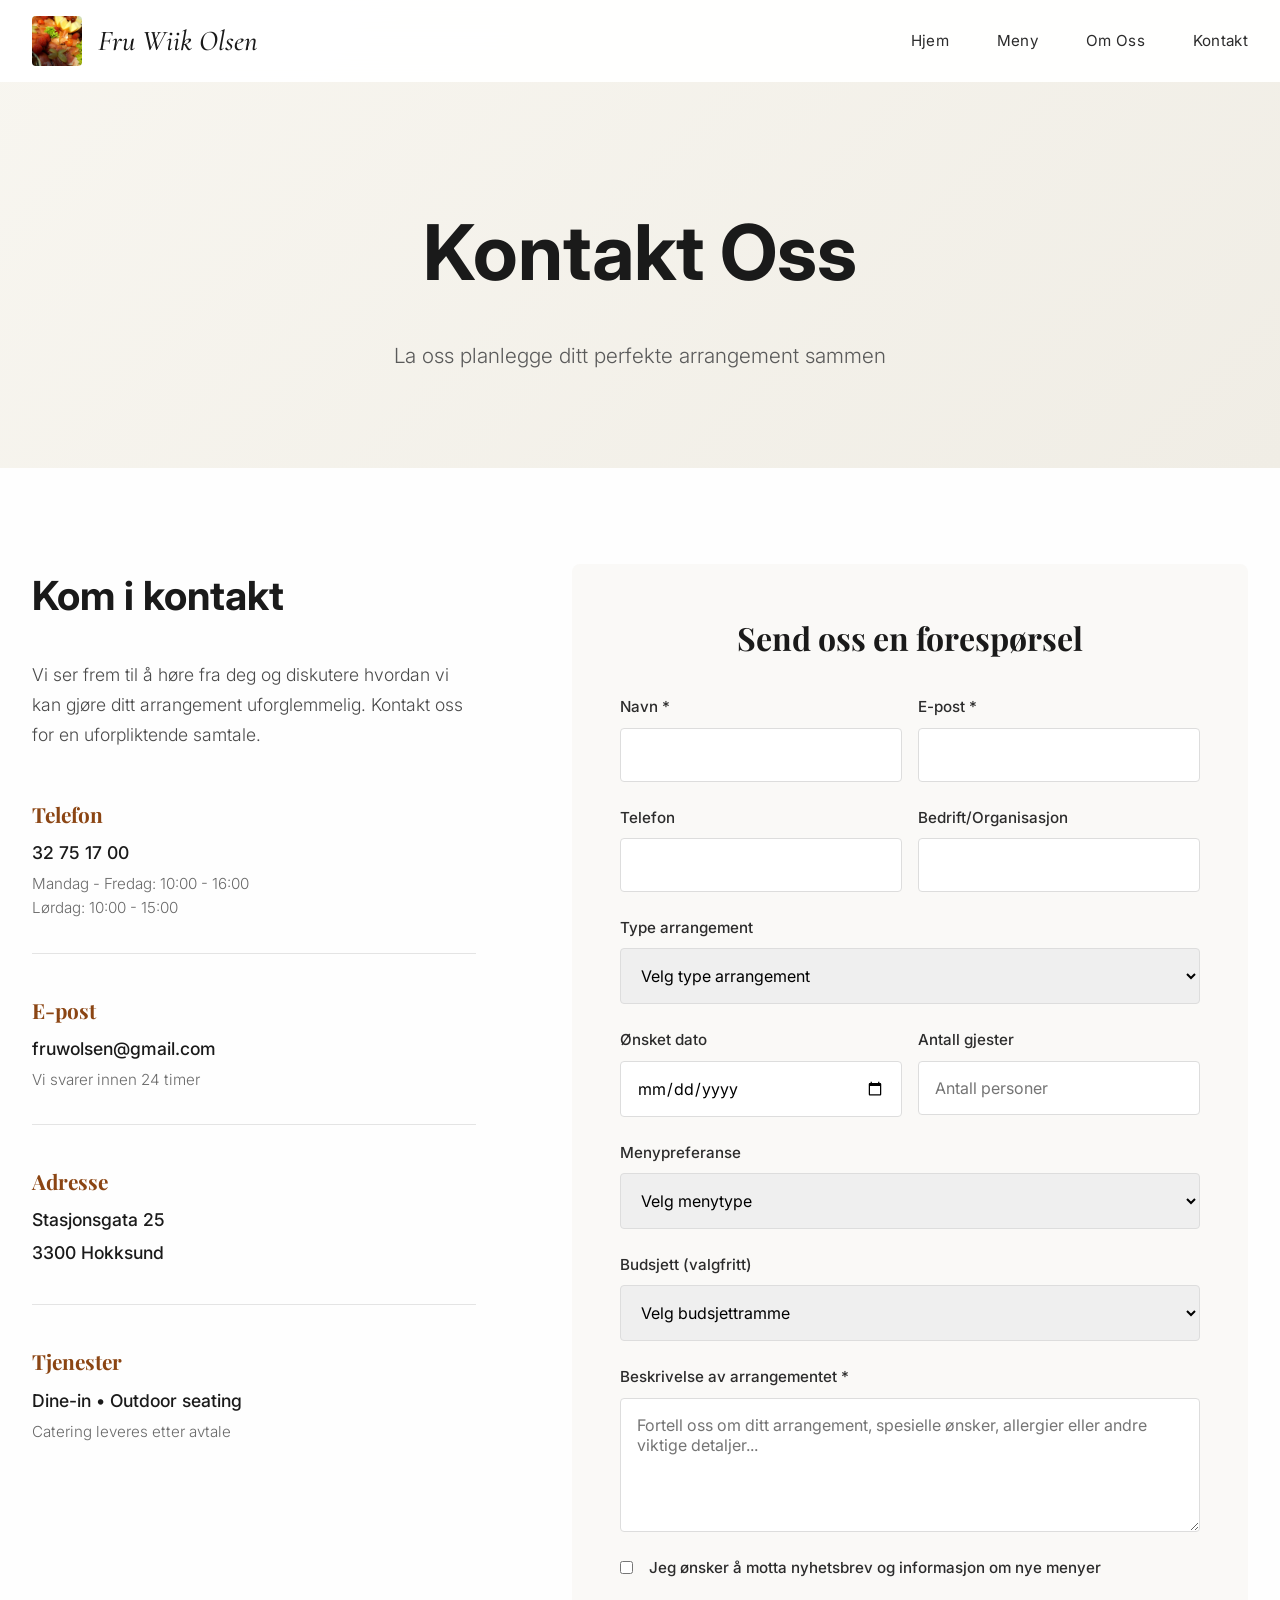
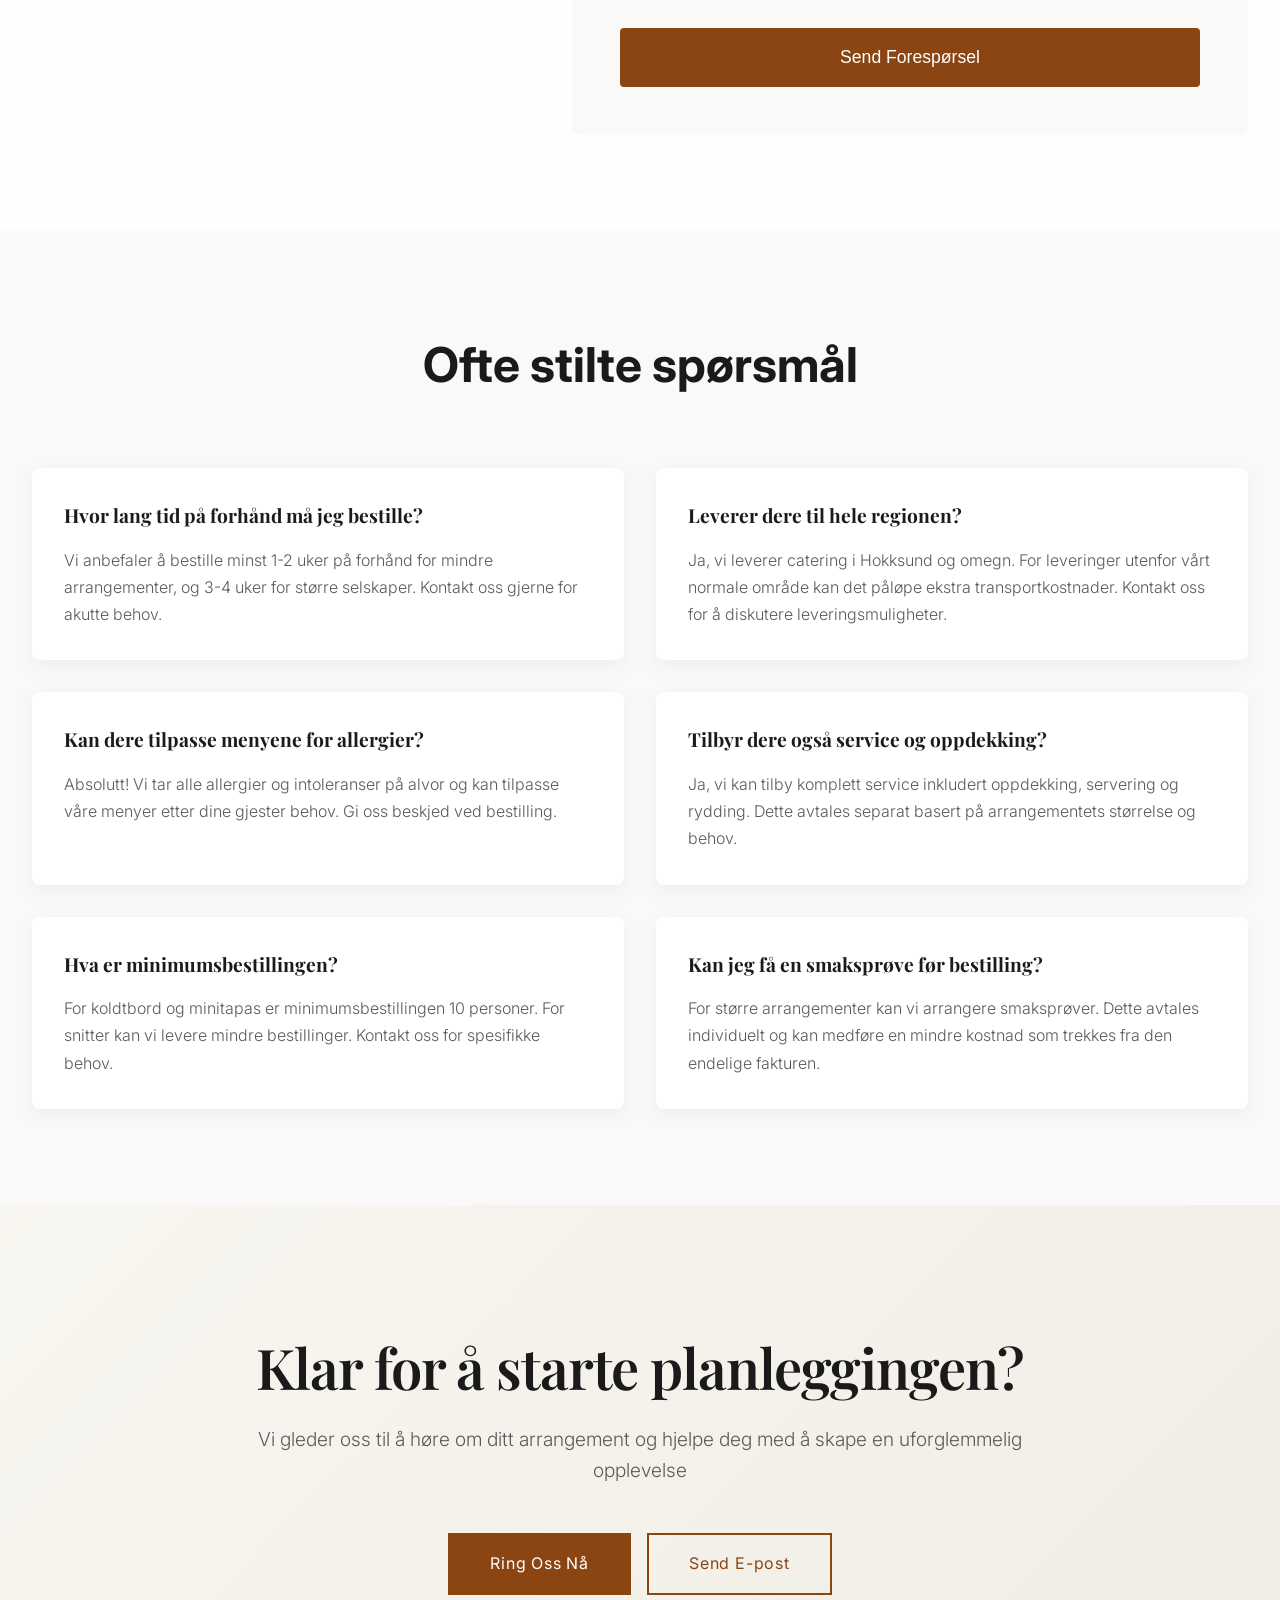
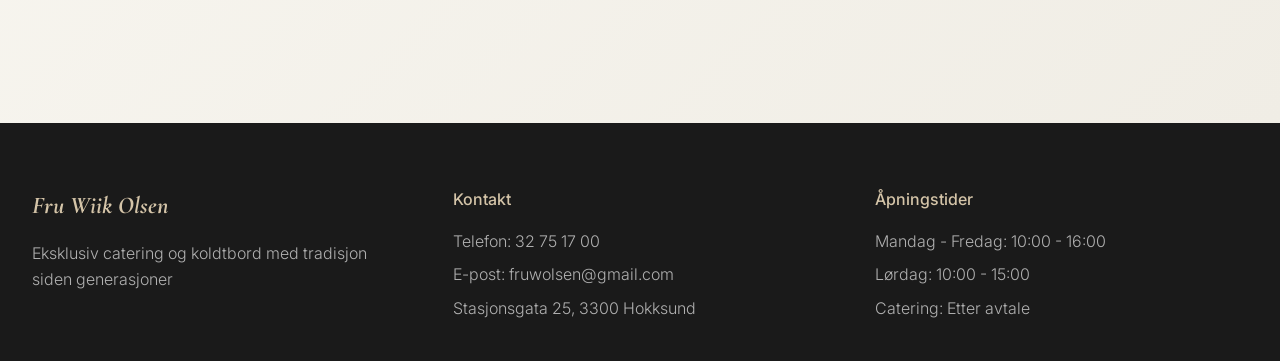
==== kontakt-oss.html @ 35dc08f6 "Intial commit." ====
<!DOCTYPE html>
<html lang="no">
<head>
    <meta charset="UTF-8">
    <meta name="viewport" content="width=device-width, initial-scale=1.0">
    <title>Kontakt Oss - Fru Wiik Olsen</title>
    <link rel="preconnect" href="https://fonts.googleapis.com">
    <link rel="preconnect" href="https://fonts.gstatic.com" crossorigin>
    <link href="https://fonts.googleapis.com/css2?family=Playfair+Display:ital,wght@0,400;0,500;0,600;0,700;1,400;1,500&family=Cormorant+Garamond:ital,wght@0,300;0,400;0,500;0,600;1,300;1,400&family=Inter:wght@300;400;500&display=swap" rel="stylesheet">
    <link rel="stylesheet" href="stylesheet.css">
</head>
<body>
    <!-- Navigation -->
    <nav class="navigation">
        <div class="nav-container">
            <div class="logo">
                <img src="assets/logo.jpg" alt="Fru Wiik Olsen" class="logo-image">
                <h1 class="logo-text">Fru Wiik Olsen</h1>
            </div>
            <ul class="nav-menu">
                <li><a href="index.html">Hjem</a></li>
                <li><a href="meny.html">Meny</a></li>
                <li><a href="om-oss.html">Om Oss</a></li>
                <li><a href="kontakt-oss.html">Kontakt</a></li>
            </ul>
        </div>
    </nav>

    <!-- Contact Hero -->
    <section class="contact-hero">
        <div class="container">
            <div class="contact-hero-content">
                <h1 class="contact-hero-title">Kontakt Oss</h1>
                <p class="contact-hero-subtitle">La oss planlegge ditt perfekte arrangement sammen</p>
            </div>
        </div>
    </section>

    <!-- Contact Form Section -->
    <section class="contact-form-section">
        <div class="container">
            <div class="contact-layout">
                <div class="contact-info">
                    <h2 class="contact-info-title">Kom i kontakt</h2>
                    <p class="contact-info-description">Vi ser frem til å høre fra deg og diskutere hvordan vi kan gjøre ditt arrangement uforglemmelig. Kontakt oss for en uforpliktende samtale.</p>
                    
                    <div class="contact-details">
                        <div class="contact-detail">
                            <h4 class="detail-title">Telefon</h4>
                            <p class="detail-info">32 75 17 00</p>
                            <p class="detail-note">Mandag - Fredag: 10:00 - 16:00<br>Lørdag: 10:00 - 15:00</p>
                        </div>
                        
                        <div class="contact-detail">
                            <h4 class="detail-title">E-post</h4>
                            <p class="detail-info">fruwolsen@gmail.com</p>
                            <p class="detail-note">Vi svarer innen 24 timer</p>
                        </div>
                        
                        <div class="contact-detail">
                            <h4 class="detail-title">Adresse</h4>
                            <p class="detail-info">Stasjonsgata 25</p>
                            <p class="detail-info">3300 Hokksund</p>
                        </div>
                        
                        <div class="contact-detail">
                            <h4 class="detail-title">Tjenester</h4>
                            <p class="detail-info">Dine-in • Outdoor seating</p>
                            <p class="detail-note">Catering leveres etter avtale</p>
                        </div>
                    </div>
                </div>
                
                <div class="contact-form">
                    <h3 class="form-title">Send oss en forespørsel</h3>
                    <form class="inquiry-form" action="#" method="POST">
                        <div class="form-row">
                            <div class="form-group">
                                <label for="name">Navn *</label>
                                <input type="text" id="name" name="name" required>
                            </div>
                            <div class="form-group">
                                <label for="email">E-post *</label>
                                <input type="email" id="email" name="email" required>
                            </div>
                        </div>
                        
                        <div class="form-row">
                            <div class="form-group">
                                <label for="phone">Telefon</label>
                                <input type="tel" id="phone" name="phone">
                            </div>
                            <div class="form-group">
                                <label for="company">Bedrift/Organisasjon</label>
                                <input type="text" id="company" name="company">
                            </div>
                        </div>
                        
                        <div class="form-group">
                            <label for="event-type">Type arrangement</label>
                            <select id="event-type" name="event-type">
                                <option value="">Velg type arrangement</option>
                                <option value="bedrift">Bedriftsarrangement</option>
                                <option value="bryllup">Bryllup</option>
                                <option value="konfirmasjon">Konfirmasjon</option>
                                <option value="bursdag">Bursdag</option>
                                <option value="jubileum">Jubileum</option>
                                <option value="lunsjcatering">Lunsjcatering</option>
                                <option value="annet">Annet</option>
                            </select>
                        </div>
                        
                        <div class="form-row">
                            <div class="form-group">
                                <label for="date">Ønsket dato</label>
                                <input type="date" id="date" name="date">
                            </div>
                            <div class="form-group">
                                <label for="guests">Antall gjester</label>
                                <input type="number" id="guests" name="guests" min="1" placeholder="Antall personer">
                            </div>
                        </div>
                        
                        <div class="form-group">
                            <label for="menu-preference">Menypreferanse</label>
                            <select id="menu-preference" name="menu-preference">
                                <option value="">Velg menytype</option>
                                <option value="koldtbord">Ordinært koldtbord</option>
                                <option value="minitapas">Fru Olsens minitapas</option>
                                <option value="snitter">Håndlagde snitter</option>
                                <option value="kombinasjon">Kombinasjon av flere</option>
                                <option value="skreddersydd">Skreddersydd meny</option>
                            </select>
                        </div>
                        
                        <div class="form-group">
                            <label for="budget">Budsjett (valgfritt)</label>
                            <select id="budget" name="budget">
                                <option value="">Velg budsjettramme</option>
                                <option value="under-5000">Under kr 5.000</option>
                                <option value="5000-10000">kr 5.000 - 10.000</option>
                                <option value="10000-20000">kr 10.000 - 20.000</option>
                                <option value="20000-50000">kr 20.000 - 50.000</option>
                                <option value="over-50000">Over kr 50.000</option>
                            </select>
                        </div>
                        
                        <div class="form-group">
                            <label for="message">Beskrivelse av arrangementet *</label>
                            <textarea id="message" name="message" rows="5" placeholder="Fortell oss om ditt arrangement, spesielle ønsker, allergier eller andre viktige detaljer..." required></textarea>
                        </div>
                        
                        <div class="form-group checkbox-group">
                            <label class="checkbox-label">
                                <input type="checkbox" name="newsletter" value="yes">
                                <span class="checkmark"></span>
                                Jeg ønsker å motta nyhetsbrev og informasjon om nye menyer
                            </label>
                        </div>
                        
                        <button type="submit" class="submit-button">Send Forespørsel</button>
                    </form>
                </div>
            </div>
        </div>
    </section>

    <!-- FAQ Section -->
    <section class="faq-section">
        <div class="container">
            <h2 class="faq-title">Ofte stilte spørsmål</h2>
            <div class="faq-grid">
                <div class="faq-item">
                    <h4 class="faq-question">Hvor lang tid på forhånd må jeg bestille?</h4>
                    <p class="faq-answer">Vi anbefaler å bestille minst 1-2 uker på forhånd for mindre arrangementer, og 3-4 uker for større selskaper. Kontakt oss gjerne for akutte behov.</p>
                </div>
                
                <div class="faq-item">
                    <h4 class="faq-question">Leverer dere til hele regionen?</h4>
                    <p class="faq-answer">Ja, vi leverer catering i Hokksund og omegn. For leveringer utenfor vårt normale område kan det påløpe ekstra transportkostnader. Kontakt oss for å diskutere leveringsmuligheter.</p>
                </div>
                
                <div class="faq-item">
                    <h4 class="faq-question">Kan dere tilpasse menyene for allergier?</h4>
                    <p class="faq-answer">Absolutt! Vi tar alle allergier og intoleranser på alvor og kan tilpasse våre menyer etter dine gjester behov. Gi oss beskjed ved bestilling.</p>
                </div>
                
                <div class="faq-item">
                    <h4 class="faq-question">Tilbyr dere også service og oppdekking?</h4>
                    <p class="faq-answer">Ja, vi kan tilby komplett service inkludert oppdekking, servering og rydding. Dette avtales separat basert på arrangementets størrelse og behov.</p>
                </div>
                
                <div class="faq-item">
                    <h4 class="faq-question">Hva er minimumsbestillingen?</h4>
                    <p class="faq-answer">For koldtbord og minitapas er minimumsbestillingen 10 personer. For snitter kan vi levere mindre bestillinger. Kontakt oss for spesifikke behov.</p>
                </div>
                
                <div class="faq-item">
                    <h4 class="faq-question">Kan jeg få en smaksprøve før bestilling?</h4>
                    <p class="faq-answer">For større arrangementer kan vi arrangere smaksprøver. Dette avtales individuelt og kan medføre en mindre kostnad som trekkes fra den endelige fakturen.</p>
                </div>
            </div>
        </div>
    </section>

    <!-- CTA Section -->
    <section class="contact-cta">
        <div class="container">
            <div class="cta-content">
                <h2 class="cta-title">Klar for å starte planleggingen?</h2>
                <p class="cta-subtitle">Vi gleder oss til å høre om ditt arrangement og hjelpe deg med å skape en uforglemmelig opplevelse</p>
                <div class="cta-buttons">
                    <a href="tel:32751700" class="cta-button">Ring Oss Nå</a>
                    <a href="mailto:fruwolsen@gmail.com" class="cta-button secondary">Send E-post</a>
                </div>
            </div>
        </div>
    </section>

    <!-- Footer -->
    <footer class="footer">
        <div class="container">
            <div class="footer-content">
                <div class="footer-section">
                    <h3 class="footer-title">Fru Wiik Olsen</h3>
                    <p class="footer-text">Eksklusiv catering og koldtbord med tradisjon siden generasjoner</p>
                </div>
                <div class="footer-section">
                    <h4 class="footer-subtitle">Kontakt</h4>
                    <p class="footer-text">Telefon: 32 75 17 00</p>
                    <p class="footer-text">E-post: fruwolsen@gmail.com</p>
                    <p class="footer-text">Stasjonsgata 25, 3300 Hokksund</p>
                </div>
                <div class="footer-section">
                    <h4 class="footer-subtitle">Åpningstider</h4>
                    <p class="footer-text">Mandag - Fredag: 10:00 - 16:00</p>
                    <p class="footer-text">Lørdag: 10:00 - 15:00</p>
                    <p class="footer-text">Catering: Etter avtale</p>
                </div>
            </div>
        </div>
    </footer>

    <script src="script.js"></script>
</body>
</html>
---- stylesheet.css ----
/* Reset and Base Styles */
* {
    margin: 0;
    padding: 0;
    box-sizing: border-box;
}

html {
    scroll-behavior: smooth;
}

body {
    font-family: 'Inter', -apple-system, BlinkMacSystemFont, sans-serif;
    line-height: 1.6;
    color: #2c2c2c;
    background-color: #fefefe;
    font-weight: 300;
}

/* Typography */
.hero-title,
.section-title,
.story-title,
.event-title,
.testimonials-title,
.cta-title {
    font-family: 'Playfair Display', serif;
    font-weight: 600;
    line-height: 1.2;
    letter-spacing: -0.02em;
}

.logo {
    display: flex;
    align-items: center;
    gap: 1rem;
}

.logo-image {
    height: 50px;
    width: auto;
    border-radius: 4px;
}

.logo-text {
    font-family: 'Cormorant Garamond', serif;
    font-weight: 500;
    font-style: italic;
    font-size: 1.8rem;
    color: #1a1a1a;
    margin: 0;
}

/* Navigation */
.navigation {
    position: fixed;
    top: 0;
    left: 0;
    right: 0;
    background: rgba(255, 255, 255, 0.95);
    backdrop-filter: blur(20px);
    z-index: 1000;
    padding: 1rem 0;
    transition: all 0.3s ease;
}

.nav-container {
    max-width: 1400px;
    margin: 0 auto;
    padding: 0 2rem;
    display: flex;
    justify-content: space-between;
    align-items: center;
}

.nav-menu {
    display: flex;
    list-style: none;
    gap: 3rem;
}

.nav-menu a {
    text-decoration: none;
    color: #2c2c2c;
    font-weight: 400;
    font-size: 0.95rem;
    letter-spacing: 0.02em;
    transition: color 0.3s ease;
    position: relative;
}

.nav-menu a:hover {
    color: #8b4513;
}

.nav-menu a::after {
    content: '';
    position: absolute;
    bottom: -4px;
    left: 0;
    width: 0;
    height: 1px;
    background: #8b4513;
    transition: width 0.3s ease;
}

.nav-menu a:hover::after {
    width: 100%;
}

/* Hero Section */
.hero {
    height: 100vh;
    position: relative;
    display: flex;
    align-items: center;
    overflow: hidden;
    background: linear-gradient(135deg, #f8f6f0 0%, #f0ede5 100%);
    padding-top: 80px; /* Account for fixed navigation */
}

.hero-content {
    position: relative;
    z-index: 2;
    max-width: 1400px;
    margin: 0 auto;
    padding: 2rem;
    width: 100%;
}

.hero-text {
    max-width: 600px;
}

.hero-title {
    font-size: clamp(3rem, 8vw, 6rem);
    color: #1a1a1a;
    margin-bottom: 1.5rem;
    font-weight: 600;
}

.hero-subtitle {
    font-size: 1.25rem;
    color: #5a5a5a;
    margin-bottom: 3rem;
    font-weight: 300;
    line-height: 1.5;
}

.hero-cta {
    margin-top: 3rem;
}

.cta-button {
    display: inline-block;
    padding: 1rem 2.5rem;
    background: #8b4513;
    color: white;
    text-decoration: none;
    font-weight: 400;
    letter-spacing: 0.05em;
    transition: all 0.3s ease;
    border: 2px solid #8b4513;
}

.cta-button:hover {
    background: transparent;
    color: #8b4513;
    transform: translateY(-2px);
}

.hero-image-placeholder {
    position: absolute;
    right: 0;
    top: 0;
    width: 50%;
    height: 100%;
    background: linear-gradient(45deg, #d4c4a8 0%, #c8b99c 100%);
    z-index: 1;
}

.image-overlay {
    position: absolute;
    top: 0;
    left: 0;
    right: 0;
    bottom: 0;
    background: rgba(0, 0, 0, 0.1);
}

/* Container */
.container {
    max-width: 1400px;
    margin: 0 auto;
    padding: 0 2rem;
}

/* Section Spacing */
section {
    padding: 8rem 0;
}

/* Section Headers */
.section-header {
    text-align: center;
    margin-bottom: 5rem;
}

.section-title {
    font-size: clamp(2.5rem, 5vw, 4rem);
    color: #1a1a1a;
    margin-bottom: 1.5rem;
}

.section-subtitle {
    font-size: 1.2rem;
    color: #6a6a6a;
    font-weight: 300;
    max-width: 600px;
    margin: 0 auto;
}

/* Signature Offerings */
.signature-section {
    background: #faf9f7;
}

.offerings-grid {
    display: grid;
    grid-template-columns: repeat(auto-fit, minmax(400px, 1fr));
    gap: 4rem;
}

.offering-item {
    background: white;
    overflow: hidden;
    transition: transform 0.3s ease, box-shadow 0.3s ease;
}

.offering-item:hover {
    transform: translateY(-8px);
    box-shadow: 0 20px 60px rgba(0, 0, 0, 0.1);
}

.offering-image-placeholder {
    height: 300px;
    background: linear-gradient(135deg, #e8dcc6 0%, #d4c4a8 100%);
    position: relative;
}

.offering-content {
    padding: 2.5rem;
}

.offering-title {
    font-family: 'Playfair Display', serif;
    font-size: 1.8rem;
    color: #1a1a1a;
    margin-bottom: 1rem;
    font-weight: 500;
}

.offering-description {
    color: #5a5a5a;
    margin-bottom: 1.5rem;
    line-height: 1.7;
}

.offering-price {
    font-weight: 500;
    color: #8b4513;
    font-size: 1.1rem;
}

/* Story Section */
.story-content {
    display: grid;
    grid-template-columns: 1fr 1fr;
    gap: 6rem;
    align-items: center;
}

.story-title {
    font-size: 3rem;
    color: #1a1a1a;
    margin-bottom: 2rem;
}

.story-paragraph {
    font-size: 1.1rem;
    color: #4a4a4a;
    margin-bottom: 1.5rem;
    line-height: 1.8;
}

.story-image-placeholder {
    height: 500px;
    background: linear-gradient(45deg, #d4c4a8 0%, #c8b99c 100%);
}

/* Gallery Section */
.gallery-section {
    padding: 0;
}

.gallery-grid {
    display: grid;
    grid-template-columns: 2fr 1fr 1fr;
    grid-template-rows: 400px 400px;
    gap: 1rem;
}

.gallery-item.large {
    grid-row: span 2;
}

.gallery-image-placeholder {
    width: 100%;
    height: 100%;
    background: linear-gradient(135deg, #e8dcc6 0%, #d4c4a8 50%, #c8b99c 100%);
    transition: transform 0.3s ease;
}

.gallery-item:hover .gallery-image-placeholder {
    transform: scale(1.05);
}

/* Event Section */
.event-section {
    background: #f8f6f0;
}

.event-content {
    display: grid;
    grid-template-columns: 1fr 1fr;
    gap: 6rem;
    align-items: center;
}

.event-title {
    font-size: 3rem;
    color: #1a1a1a;
    margin-bottom: 2rem;
}

.event-description {
    font-size: 1.2rem;
    color: #4a4a4a;
    margin-bottom: 3rem;
    line-height: 1.7;
}

.event-features {
    display: flex;
    flex-direction: column;
    gap: 2rem;
}

.feature h4 {
    font-family: 'Playfair Display', serif;
    font-size: 1.3rem;
    color: #1a1a1a;
    margin-bottom: 0.5rem;
}

.feature p {
    color: #5a5a5a;
    line-height: 1.6;
}

.event-image-placeholder {
    height: 600px;
    background: linear-gradient(45deg, #d4c4a8 0%, #c8b99c 100%);
}

/* Testimonials */
.testimonials-section {
    background: #1a1a1a;
    color: white;
}

.testimonials-title {
    text-align: center;
    font-size: 3rem;
    color: white;
    margin-bottom: 4rem;
}

.testimonials-grid {
    display: grid;
    grid-template-columns: repeat(auto-fit, minmax(350px, 1fr));
    gap: 3rem;
}

.testimonial {
    padding: 3rem;
    background: rgba(255, 255, 255, 0.05);
    backdrop-filter: blur(10px);
}

.testimonial-text {
    font-size: 1.1rem;
    line-height: 1.7;
    margin-bottom: 1.5rem;
    font-style: italic;
}

.testimonial-author {
    font-weight: 500;
    color: #d4c4a8;
}

/* Contact CTA */
.contact-cta {
    background: linear-gradient(135deg, #f8f6f0 0%, #f0ede5 100%);
    text-align: center;
}

.cta-content {
    max-width: 800px;
    margin: 0 auto;
}

.cta-title {
    font-size: 3.5rem;
    color: #1a1a1a;
    margin-bottom: 1.5rem;
}

.cta-subtitle {
    font-size: 1.2rem;
    color: #5a5a5a;
    margin-bottom: 3rem;
    line-height: 1.6;
}

.cta-button-large {
    display: inline-block;
    padding: 1.5rem 3rem;
    background: #8b4513;
    color: white;
    text-decoration: none;
    font-weight: 500;
    font-size: 1.1rem;
    letter-spacing: 0.05em;
    transition: all 0.3s ease;
    border: 2px solid #8b4513;
}

.cta-button-large:hover {
    background: transparent;
    color: #8b4513;
    transform: translateY(-3px);
    box-shadow: 0 10px 30px rgba(139, 69, 19, 0.3);
}

/* Footer */
.footer {
    background: #1a1a1a;
    color: white;
    padding: 4rem 0 2rem;
}

.footer-content {
    display: grid;
    grid-template-columns: repeat(auto-fit, minmax(250px, 1fr));
    gap: 3rem;
}

.footer-title {
    font-family: 'Cormorant Garamond', serif;
    font-size: 1.5rem;
    font-style: italic;
    margin-bottom: 1rem;
    color: #d4c4a8;
}

.footer-subtitle {
    font-weight: 500;
    margin-bottom: 1rem;
    color: #d4c4a8;
}

.footer-text {
    color: #b0b0b0;
    line-height: 1.6;
    margin-bottom: 0.5rem;
}

/* Responsive Design */
@media (max-width: 1024px) {
    .hero-image-placeholder {
        width: 40%;
    }
    
    .story-content,
    .event-content {
        grid-template-columns: 1fr;
        gap: 3rem;
    }
    
    .gallery-grid {
        grid-template-columns: 1fr 1fr;
        grid-template-rows: 300px 300px 300px;
    }
    
    .gallery-item.large {
        grid-row: span 1;
        grid-column: span 2;
    }
}

@media (max-width: 768px) {
    .nav-container {
        padding: 0 1rem;
    }
    
    .nav-menu {
        gap: 1.5rem;
    }
    
    .hero {
        flex-direction: column;
        text-align: center;
        padding: 2rem 1rem;
    }
    
    .hero-image-placeholder {
        position: relative;
        width: 100%;
        height: 300px;
        margin-top: 2rem;
    }
    
    .container {
        padding: 0 1rem;
    }
    
    section {
        padding: 4rem 0;
    }
    
    .offerings-grid {
        grid-template-columns: 1fr;
        gap: 2rem;
    }
    
    .gallery-grid {
        grid-template-columns: 1fr;
        grid-template-rows: repeat(4, 250px);
    }
    
    .gallery-item.large {
        grid-column: span 1;
    }
    
    .testimonials-grid {
        grid-template-columns: 1fr;
    }
}

@media (max-width: 480px) {
    .hero-title {
        font-size: 2.5rem;
    }
    
    .section-title {
        font-size: 2rem;
    }
    
    .story-title,
    .event-title {
        font-size: 2rem;
    }
    
    .cta-title {
        font-size: 2.5rem;
    }
}

/* Smooth Animations */
@keyframes fadeInUp {
    from {
        opacity: 0;
        transform: translateY(30px);
    }
    to {
        opacity: 1;
        transform: translateY(0);
    }
}

.offering-item,
.testimonial {
    animation: fadeInUp 0.6s ease-out;
}

/* Image Styling */
.hero-image,
.offering-image,
.story-image,
.gallery-image,
.event-image,
.menu-image {
    width: 100%;
    height: 100%;
    object-fit: cover;
    transition: transform 0.3s ease;
}

.hero-image {
    position: absolute;
    top: 0;
    left: 0;
    z-index: 1;
}

.offering-item:hover .offering-image,
.gallery-item:hover .gallery-image {
    transform: scale(1.05);
}

/* Image containers */
.hero-image-placeholder,
.offering-image-placeholder,
.story-image-placeholder,
.gallery-image-placeholder,
.event-image-placeholder {
    position: relative;
    overflow: hidden;
}

/* Simple Menu Page Styles */
.simple-menu-hero {
    padding: 12rem 0 4rem;
    background: linear-gradient(135deg, #f8f6f0 0%, #f0ede5 100%);
    text-align: center;
}

.simple-menu-title {
    font-size: clamp(3rem, 6vw, 5rem);
    color: #1a1a1a;
    margin-bottom: 1rem;
}

.simple-menu-subtitle {
    font-size: 1.2rem;
    color: #5a5a5a;
    font-weight: 300;
}

.simple-menu-section {
    padding: 3rem 0;
}

.simple-menu-section.alt {
    background: #faf9f7;
}

.simple-menu-card {
    max-width: 900px;
    margin: 0 auto;
    background: white;
    padding: 3rem;
    border-radius: 8px;
    box-shadow: 0 10px 40px rgba(0, 0, 0, 0.1);
}

.menu-card-title {
    font-family: 'Playfair Display', serif;
    font-size: 2.5rem;
    color: #1a1a1a;
    text-align: center;
    margin-bottom: 1rem;
}

.menu-card-price {
    text-align: center;
    font-size: 1.5rem;
    font-weight: 600;
    color: #8b4513;
    margin-bottom: 2rem;
    padding: 1rem;
    background: rgba(139, 69, 19, 0.1);
    border-radius: 4px;
}

.menu-card-content h3 {
    font-family: 'Playfair Display', serif;
    font-size: 1.4rem;
    color: #1a1a1a;
    margin: 2rem 0 1rem 0;
}

.simple-menu-list {
    list-style: none;
    padding: 0;
    margin-bottom: 2rem;
}

.simple-menu-list li {
    padding: 0.8rem 0;
    border-bottom: 1px solid rgba(0, 0, 0, 0.1);
    font-size: 1.1rem;
    color: #2c2c2c;
}

.simple-menu-list li:last-child {
    border-bottom: none;
}

.allergens {
    color: #8b4513;
    font-style: italic;
    font-size: 0.9rem;
}

.menu-image-section {
    margin-bottom: 2rem;
    border-radius: 8px;
    overflow: hidden;
}

.menu-card-image {
    width: 100%;
    height: 250px;
    object-fit: cover;
    transition: transform 0.3s ease;
}

.menu-card-image:hover {
    transform: scale(1.02);
}
    background: #f8f6f0;
    padding: 1.5rem;
    border-radius: 4px;
    color: #5a5a5a;
    font-style: italic;
    margin-top: 2rem;
}

/* Tapas columns */
.tapas-column {
    margin-bottom: 2rem;
}

/* Snitter pricing */
.snitter-prices {
    margin-bottom: 2rem;
}

.price-row {
    display: flex;
    justify-content: space-between;
    align-items: center;
    padding: 1rem;
    border-bottom: 1px solid rgba(0, 0, 0, 0.1);
    transition: background-color 0.3s ease;
}

.price-row:hover {
    background: #f8f6f0;
}

.price-row.bestseller {
    background: rgba(139, 69, 19, 0.1);
    font-weight: 500;
}

.price-item {
    font-size: 1.1rem;
    color: #2c2c2c;
}

.price-amount {
    font-weight: 600;
    color: #8b4513;
}

.price-amount small {
    color: #8b4513;
    font-weight: 400;
}

/* Snitter options */
.snitter-options {
    display: flex;
    flex-wrap: wrap;
    gap: 0.5rem;
    margin-top: 1rem;
}

.option-tag {
    background: #f0ede5;
    padding: 0.5rem 1rem;
    border-radius: 20px;
    font-size: 0.9rem;
    color: #2c2c2c;
    transition: all 0.3s ease;
}

.option-tag:hover {
    background: #8b4513;
    color: white;
}

/* Simple CTA */
.simple-cta {
    background: #1a1a1a;
    color: white;
    padding: 4rem 0;
    text-align: center;
}

.simple-cta h2 {
    font-family: 'Playfair Display', serif;
    font-size: 2.5rem;
    margin-bottom: 1rem;
}

.simple-cta p {
    font-size: 1.2rem;
    color: #b0b0b0;
    margin-bottom: 2rem;
}

/* Responsive for simple menu */
@media (max-width: 768px) {
    .simple-menu-hero {
        padding: 10rem 0 3rem;
    }
    
    .simple-menu-card {
        padding: 2rem;
        margin: 0 1rem;
    }
    
    .menu-card-title {
        font-size: 2rem;
    }
    
    .price-row {
        flex-direction: column;
        align-items: flex-start;
        gap: 0.5rem;
    }
    
    .snitter-options {
        justify-content: center;
    }
    
    .simple-cta h2 {
        font-size: 2rem;
    }
}
.menu-hero {
    padding: 12rem 0 6rem;
    background: linear-gradient(135deg, #f8f6f0 0%, #f0ede5 100%);
    text-align: center;
}

.menu-hero-title {
    font-size: clamp(3rem, 6vw, 5rem);
    color: #1a1a1a;
    margin-bottom: 1.5rem;
}

.menu-hero-subtitle {
    font-size: 1.3rem;
    color: #5a5a5a;
    font-weight: 300;
    max-width: 600px;
    margin: 0 auto;
}

.menu-section {
    padding: 6rem 0;
}

.menu-section.alt-bg {
    background: #faf9f7;
}

.category-header {
    text-align: center;
    margin-bottom: 4rem;
}

.category-title {
    font-size: 3rem;
    color: #1a1a1a;
    margin-bottom: 1rem;
}

.category-description {
    font-size: 1.2rem;
    color: #6a6a6a;
    font-weight: 300;
}

.menu-layout {
    display: grid;
    grid-template-columns: 1fr 1fr;
    gap: 4rem;
    align-items: start;
}

.menu-layout.reverse {
    direction: rtl;
}

.menu-layout.reverse > * {
    direction: ltr;
}

.menu-content {
    padding: 2rem 0;
}

.menu-items {
    margin-bottom: 3rem;
}

.menu-item {
    margin-bottom: 2rem;
    padding-bottom: 1.5rem;
    border-bottom: 1px solid rgba(0, 0, 0, 0.1);
}

.menu-item:last-child {
    border-bottom: none;
}

.item-name {
    font-family: 'Playfair Display', serif;
    font-size: 1.3rem;
    color: #1a1a1a;
    margin-bottom: 0.5rem;
    font-weight: 500;
}

.item-allergens,
.item-note {
    color: #8b4513;
    font-style: italic;
    font-size: 0.95rem;
}

.price-info {
    background: rgba(139, 69, 19, 0.05);
    padding: 2rem;
    border-left: 4px solid #8b4513;
}

.price-main {
    font-size: 1.5rem;
    font-weight: 600;
    color: #8b4513;
    margin-bottom: 1rem;
}

.price-note {
    color: #5a5a5a;
    line-height: 1.6;
    font-style: italic;
}

.menu-image-placeholder {
    height: 500px;
    background: linear-gradient(135deg, #e8dcc6 0%, #d4c4a8 100%);
    border-radius: 8px;
}

/* Tapas Sections */
.tapas-sections {
    margin-bottom: 3rem;
}

.tapas-section {
    margin-bottom: 3rem;
}

.section-subtitle {
    font-family: 'Playfair Display', serif;
    font-size: 1.4rem;
    color: #8b4513;
    margin-bottom: 1.5rem;
    font-weight: 500;
}

/* Snitter Pricing */
.snitter-pricing {
    display: grid;
    grid-template-columns: repeat(auto-fit, minmax(200px, 1fr));
    gap: 1.5rem;
    margin-bottom: 3rem;
}

.price-item {
    background: white;
    padding: 1.5rem;
    border: 1px solid rgba(0, 0, 0, 0.1);
    text-align: center;
    transition: transform 0.3s ease, box-shadow 0.3s ease;
}

.price-item:hover {
    transform: translateY(-4px);
    box-shadow: 0 10px 30px rgba(0, 0, 0, 0.1);
}

.price-title {
    font-family: 'Playfair Display', serif;
    font-size: 1.2rem;
    color: #1a1a1a;
    margin-bottom: 0.5rem;
}

.price {
    font-size: 1.4rem;
    font-weight: 600;
    color: #8b4513;
    margin-bottom: 0.5rem;
}

.snitter-options {
    background: #f8f6f0;
    padding: 2rem;
    border-radius: 8px;
}

.options-title {
    font-family: 'Playfair Display', serif;
    font-size: 1.3rem;
    color: #1a1a1a;
    margin-bottom: 1.5rem;
}

.options-grid {
    display: grid;
    grid-template-columns: repeat(auto-fit, minmax(250px, 1fr));
    gap: 0.8rem;
}

.option {
    padding: 0.8rem 1rem;
    background: white;
    border-radius: 4px;
    font-size: 0.95rem;
    color: #4a4a4a;
    transition: background-color 0.3s ease;
}

.option:hover {
    background: #8b4513;
    color: white;
}

/* Custom Section */
.custom-section {
    background: #1a1a1a;
    color: white;
    text-align: center;
}

.custom-content {
    max-width: 1000px;
    margin: 0 auto;
}

.custom-title {
    font-size: 3rem;
    color: white;
    margin-bottom: 2rem;
}

.custom-description {
    font-size: 1.2rem;
    color: #b0b0b0;
    margin-bottom: 3rem;
    line-height: 1.7;
}

.custom-features {
    display: grid;
    grid-template-columns: repeat(auto-fit, minmax(250px, 1fr));
    gap: 2rem;
    margin-bottom: 3rem;
}

.feature-item {
    padding: 2rem;
    background: rgba(255, 255, 255, 0.05);
    backdrop-filter: blur(10px);
    border-radius: 8px;
}

.feature-item h4 {
    font-family: 'Playfair Display', serif;
    font-size: 1.3rem;
    color: #d4c4a8;
    margin-bottom: 1rem;
}

.feature-item p {
    color: #b0b0b0;
    line-height: 1.6;
}

/* Menu Responsive Design */
@media (max-width: 1024px) {
    .menu-layout {
        grid-template-columns: 1fr;
        gap: 3rem;
    }
    
    .menu-layout.reverse {
        direction: ltr;
    }
    
    .snitter-pricing {
        grid-template-columns: repeat(auto-fit, minmax(180px, 1fr));
    }
}

@media (max-width: 768px) {
    .menu-hero {
        padding: 10rem 0 4rem;
    }
    
    .menu-section {
        padding: 4rem 0;
    }
    
    .category-title {
        font-size: 2.5rem;
    }
    
    .custom-title {
        font-size: 2.5rem;
    }
    
    .snitter-pricing {
        grid-template-columns: 1fr;
    }
    
    .options-grid {
        grid-template-columns: 1fr;
    }
    
    .custom-features {
        grid-template-columns: 1fr;
    }
}

@media (max-width: 480px) {
    .menu-hero-title {
        font-size: 2.5rem;
    }
    
    .category-title {
        font-size: 2rem;
    }
    
    .custom-title {
        font-size: 2rem;
    }
    
    .price-info,
    .snitter-options {
        padding: 1.5rem;
    }
}
/* About Page Styles */
.about-hero {
    padding: 12rem 0 6rem;
    background: linear-gradient(135deg, #f8f6f0 0%, #f0ede5 100%);
    text-align: center;
}

.about-hero-title {
    font-size: clamp(3rem, 6vw, 5rem);
    color: #1a1a1a;
    margin-bottom: 1.5rem;
}

.about-hero-subtitle {
    font-size: 1.3rem;
    color: #5a5a5a;
    font-weight: 300;
    max-width: 600px;
    margin: 0 auto;
}

.main-story {
    padding: 6rem 0;
}

.story-layout {
    display: grid;
    grid-template-columns: 1fr 1fr;
    gap: 4rem;
    align-items: center;
}

.story-heading {
    font-size: 2.5rem;
    color: #1a1a1a;
    margin-bottom: 2rem;
    line-height: 1.3;
}

.story-paragraph {
    font-size: 1.1rem;
    color: #4a4a4a;
    margin-bottom: 1.8rem;
    line-height: 1.8;
}

.values-section {
    background: #faf9f7;
    padding: 6rem 0;
}

.values-title {
    text-align: center;
    font-size: 3rem;
    color: #1a1a1a;
    margin-bottom: 4rem;
}

.values-grid {
    display: grid;
    grid-template-columns: repeat(auto-fit, minmax(300px, 1fr));
    gap: 3rem;
}

.value-item {
    background: white;
    padding: 3rem 2rem;
    text-align: center;
    transition: transform 0.3s ease, box-shadow 0.3s ease;
}

.value-item:hover {
    transform: translateY(-8px);
    box-shadow: 0 20px 60px rgba(0, 0, 0, 0.1);
}

.value-title {
    font-family: 'Playfair Display', serif;
    font-size: 1.5rem;
    color: #8b4513;
    margin-bottom: 1rem;
}

.value-description {
    color: #5a5a5a;
    line-height: 1.7;
}

.craftsmanship-section {
    padding: 6rem 0;
}

.craftsmanship-content {
    display: grid;
    grid-template-columns: 1fr 1fr;
    gap: 4rem;
    align-items: center;
}

.craftsmanship-title {
    font-size: 2.5rem;
    color: #1a1a1a;
    margin-bottom: 2rem;
}

.craftsmanship-description {
    font-size: 1.1rem;
    color: #4a4a4a;
    margin-bottom: 3rem;
    line-height: 1.8;
}

.craftsmanship-highlights {
    display: flex;
    flex-direction: column;
    gap: 2rem;
}

.highlight h4 {
    font-family: 'Playfair Display', serif;
    font-size: 1.2rem;
    color: #8b4513;
    margin-bottom: 0.5rem;
}

.highlight p {
    color: #5a5a5a;
    line-height: 1.6;
}

.team-section {
    background: #1a1a1a;
    color: white;
    padding: 6rem 0;
    text-align: center;
}

.team-title {
    font-size: 3rem;
    color: white;
    margin-bottom: 1rem;
}

.team-subtitle {
    font-size: 1.2rem;
    color: #b0b0b0;
    margin-bottom: 4rem;
}

.team-grid {
    display: grid;
    grid-template-columns: repeat(auto-fit, minmax(300px, 1fr));
    gap: 3rem;
}

.team-member {
    background: rgba(255, 255, 255, 0.05);
    backdrop-filter: blur(10px);
    padding: 2rem;
    border-radius: 8px;
}

.team-image {
    width: 100%;
    height: 100%;
    object-fit: cover;
    border-radius: 50%;
}

.member-image-placeholder {
    width: 150px;
    height: 150px;
    background: linear-gradient(135deg, #d4c4a8 0%, #c8b99c 100%);
    border-radius: 50%;
    margin: 0 auto 2rem;
    overflow: hidden;
}

.member-name {
    font-family: 'Playfair Display', serif;
    font-size: 1.4rem;
    color: #d4c4a8;
    margin-bottom: 0.5rem;
}

.member-role {
    color: #8b4513;
    font-weight: 500;
    margin-bottom: 1rem;
}

.member-description {
    color: #b0b0b0;
    line-height: 1.6;
}

.commitment-section {
    background: linear-gradient(135deg, #f8f6f0 0%, #f0ede5 100%);
    padding: 6rem 0;
    text-align: center;
}

.commitment-content {
    max-width: 1000px;
    margin: 0 auto;
}

.commitment-title {
    font-size: 3rem;
    color: #1a1a1a;
    margin-bottom: 2rem;
}

.commitment-description {
    font-size: 1.2rem;
    color: #5a5a5a;
    margin-bottom: 3rem;
    line-height: 1.7;
}

.commitment-points {
    display: grid;
    grid-template-columns: repeat(auto-fit, minmax(250px, 1fr));
    gap: 2rem;
    margin-bottom: 3rem;
}

.commitment-point {
    background: white;
    padding: 2rem;
    border-radius: 8px;
    box-shadow: 0 10px 30px rgba(0, 0, 0, 0.1);
}

.commitment-point h4 {
    font-family: 'Playfair Display', serif;
    font-size: 1.3rem;
    color: #8b4513;
    margin-bottom: 1rem;
}

.commitment-point p {
    color: #5a5a5a;
    line-height: 1.6;
}

/* Contact Page Styles */
.contact-hero {
    padding: 12rem 0 6rem;
    background: linear-gradient(135deg, #f8f6f0 0%, #f0ede5 100%);
    text-align: center;
}

.contact-hero-title {
    font-size: clamp(3rem, 6vw, 5rem);
    color: #1a1a1a;
    margin-bottom: 1.5rem;
}

.contact-hero-subtitle {
    font-size: 1.3rem;
    color: #5a5a5a;
    font-weight: 300;
    max-width: 600px;
    margin: 0 auto;
}

.contact-form-section {
    padding: 6rem 0;
}

.contact-layout {
    display: grid;
    grid-template-columns: 1fr 1fr;
    gap: 6rem;
}

.contact-info-title {
    font-size: 2.5rem;
    color: #1a1a1a;
    margin-bottom: 2rem;
}

.contact-info-description {
    font-size: 1.1rem;
    color: #4a4a4a;
    margin-bottom: 3rem;
    line-height: 1.7;
}

.contact-details {
    display: flex;
    flex-direction: column;
    gap: 2.5rem;
}

.contact-detail {
    padding-bottom: 2rem;
    border-bottom: 1px solid rgba(0, 0, 0, 0.1);
}

.contact-detail:last-child {
    border-bottom: none;
}

.detail-title {
    font-family: 'Playfair Display', serif;
    font-size: 1.3rem;
    color: #8b4513;
    margin-bottom: 0.5rem;
}

.detail-info {
    font-size: 1.1rem;
    color: #1a1a1a;
    font-weight: 500;
    margin-bottom: 0.3rem;
}

.detail-note {
    color: #6a6a6a;
    font-size: 0.95rem;
}

.contact-form {
    background: #faf9f7;
    padding: 3rem;
    border-radius: 8px;
}

.form-title {
    font-family: 'Playfair Display', serif;
    font-size: 2rem;
    color: #1a1a1a;
    margin-bottom: 2rem;
    text-align: center;
}

.inquiry-form {
    display: flex;
    flex-direction: column;
    gap: 1.5rem;
}

.form-row {
    display: grid;
    grid-template-columns: 1fr 1fr;
    gap: 1rem;
}

.form-group {
    display: flex;
    flex-direction: column;
}

.form-group label {
    font-weight: 500;
    color: #2c2c2c;
    margin-bottom: 0.5rem;
    font-size: 0.95rem;
}

.form-group input,
.form-group select,
.form-group textarea {
    padding: 1rem;
    border: 1px solid #ddd;
    border-radius: 4px;
    font-size: 1rem;
    font-family: inherit;
    transition: border-color 0.3s ease, box-shadow 0.3s ease;
}

.form-group input:focus,
.form-group select:focus,
.form-group textarea:focus {
    outline: none;
    border-color: #8b4513;
    box-shadow: 0 0 0 3px rgba(139, 69, 19, 0.1);
}

.form-group textarea {
    resize: vertical;
    min-height: 120px;
}

.checkbox-group {
    flex-direction: row;
    align-items: center;
    gap: 0.5rem;
}

.checkbox-label {
    display: flex;
    align-items: center;
    gap: 0.5rem;
    cursor: pointer;
    font-size: 0.95rem;
    color: #4a4a4a;
}

.checkbox-label input[type="checkbox"] {
    width: auto;
    margin: 0;
}

.submit-button {
    padding: 1.2rem 2rem;
    background: #8b4513;
    color: white;
    border: none;
    border-radius: 4px;
    font-size: 1.1rem;
    font-weight: 500;
    cursor: pointer;
    transition: all 0.3s ease;
    margin-top: 1rem;
}

.submit-button:hover {
    background: #6d3410;
    transform: translateY(-2px);
    box-shadow: 0 10px 30px rgba(139, 69, 19, 0.3);
}

.faq-section {
    background: #faf9f7;
    padding: 6rem 0;
}

.faq-title {
    text-align: center;
    font-size: 3rem;
    color: #1a1a1a;
    margin-bottom: 4rem;
}

.faq-grid {
    display: grid;
    grid-template-columns: repeat(auto-fit, minmax(400px, 1fr));
    gap: 2rem;
}

.faq-item {
    background: white;
    padding: 2rem;
    border-radius: 8px;
    box-shadow: 0 5px 20px rgba(0, 0, 0, 0.05);
}

.faq-question {
    font-family: 'Playfair Display', serif;
    font-size: 1.2rem;
    color: #1a1a1a;
    margin-bottom: 1rem;
}

.faq-answer {
    color: #5a5a5a;
    line-height: 1.7;
}

.contact-cta .cta-buttons {
    display: flex;
    gap: 1rem;
    justify-content: center;
    flex-wrap: wrap;
}

.cta-button.secondary {
    background: transparent;
    color: #8b4513;
    border: 2px solid #8b4513;
}

.cta-button.secondary:hover {
    background: #8b4513;
    color: white;
}

/* Responsive Design for About and Contact */
@media (max-width: 1024px) {
    .story-layout,
    .craftsmanship-content,
    .contact-layout {
        grid-template-columns: 1fr;
        gap: 3rem;
    }
    
    .values-grid,
    .team-grid,
    .commitment-points {
        grid-template-columns: repeat(auto-fit, minmax(250px, 1fr));
    }
    
    .faq-grid {
        grid-template-columns: 1fr;
    }
}

@media (max-width: 768px) {
    .about-hero,
    .contact-hero {
        padding: 10rem 0 4rem;
    }
    
    .main-story,
    .values-section,
    .craftsmanship-section,
    .team-section,
    .commitment-section,
    .contact-form-section,
    .faq-section {
        padding: 4rem 0;
    }
    
    .values-title,
    .team-title,
    .commitment-title,
    .faq-title {
        font-size: 2.5rem;
    }
    
    .story-heading,
    .craftsmanship-title,
    .contact-info-title {
        font-size: 2rem;
    }
    
    .contact-form {
        padding: 2rem;
    }
    
    .form-row {
        grid-template-columns: 1fr;
    }
    
    .values-grid,
    .team-grid,
    .commitment-points {
        grid-template-columns: 1fr;
    }
    
    .cta-buttons {
        flex-direction: column;
        align-items: center;
    }
}

@media (max-width: 480px) {
    .about-hero-title,
    .contact-hero-title {
        font-size: 2.5rem;
    }
    
    .values-title,
    .team-title,
    .commitment-title,
    .faq-title {
        font-size: 2rem;
    }
    
    .story-heading,
    .craftsmanship-title,
    .contact-info-title {
        font-size: 1.8rem;
    }
    
    .contact-form {
        padding: 1.5rem;
    }
    
    .value-item,
    .team-member,
    .commitment-point,
    .faq-item {
        padding: 1.5rem;
    }
}
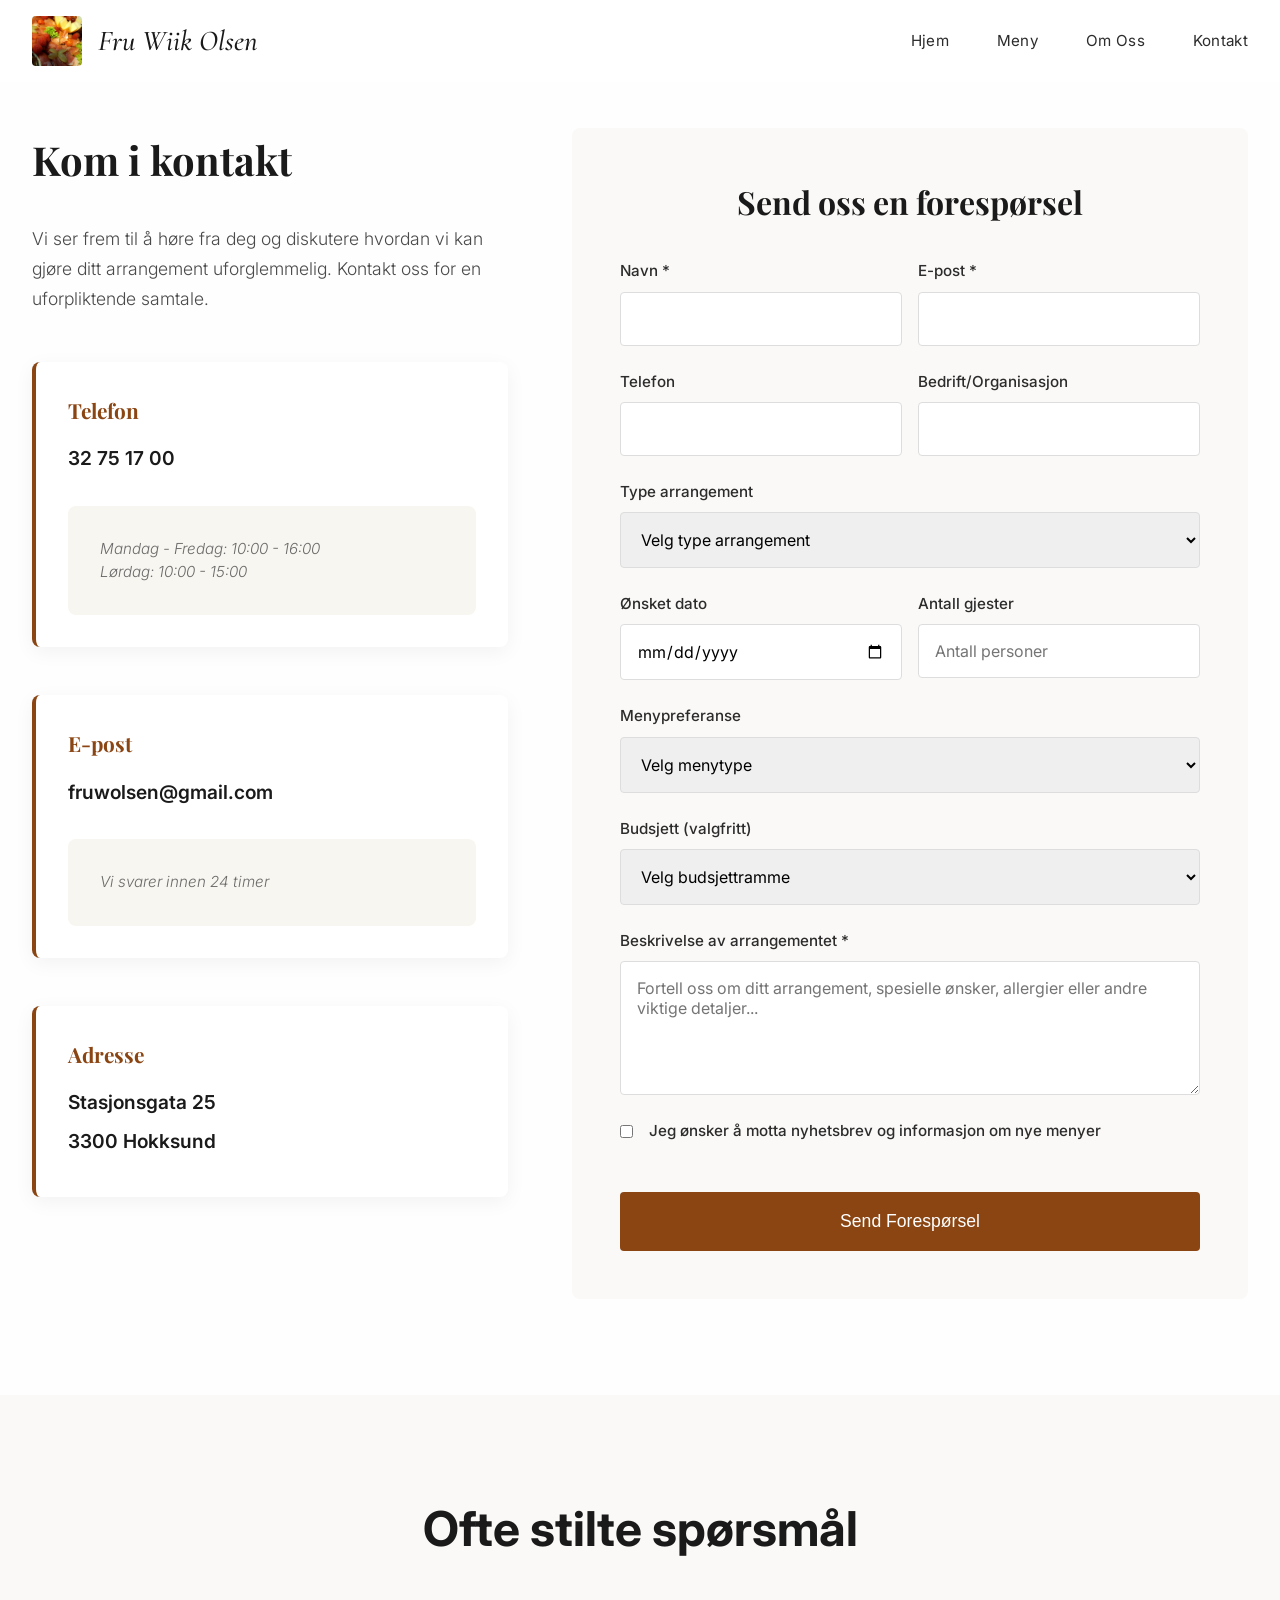
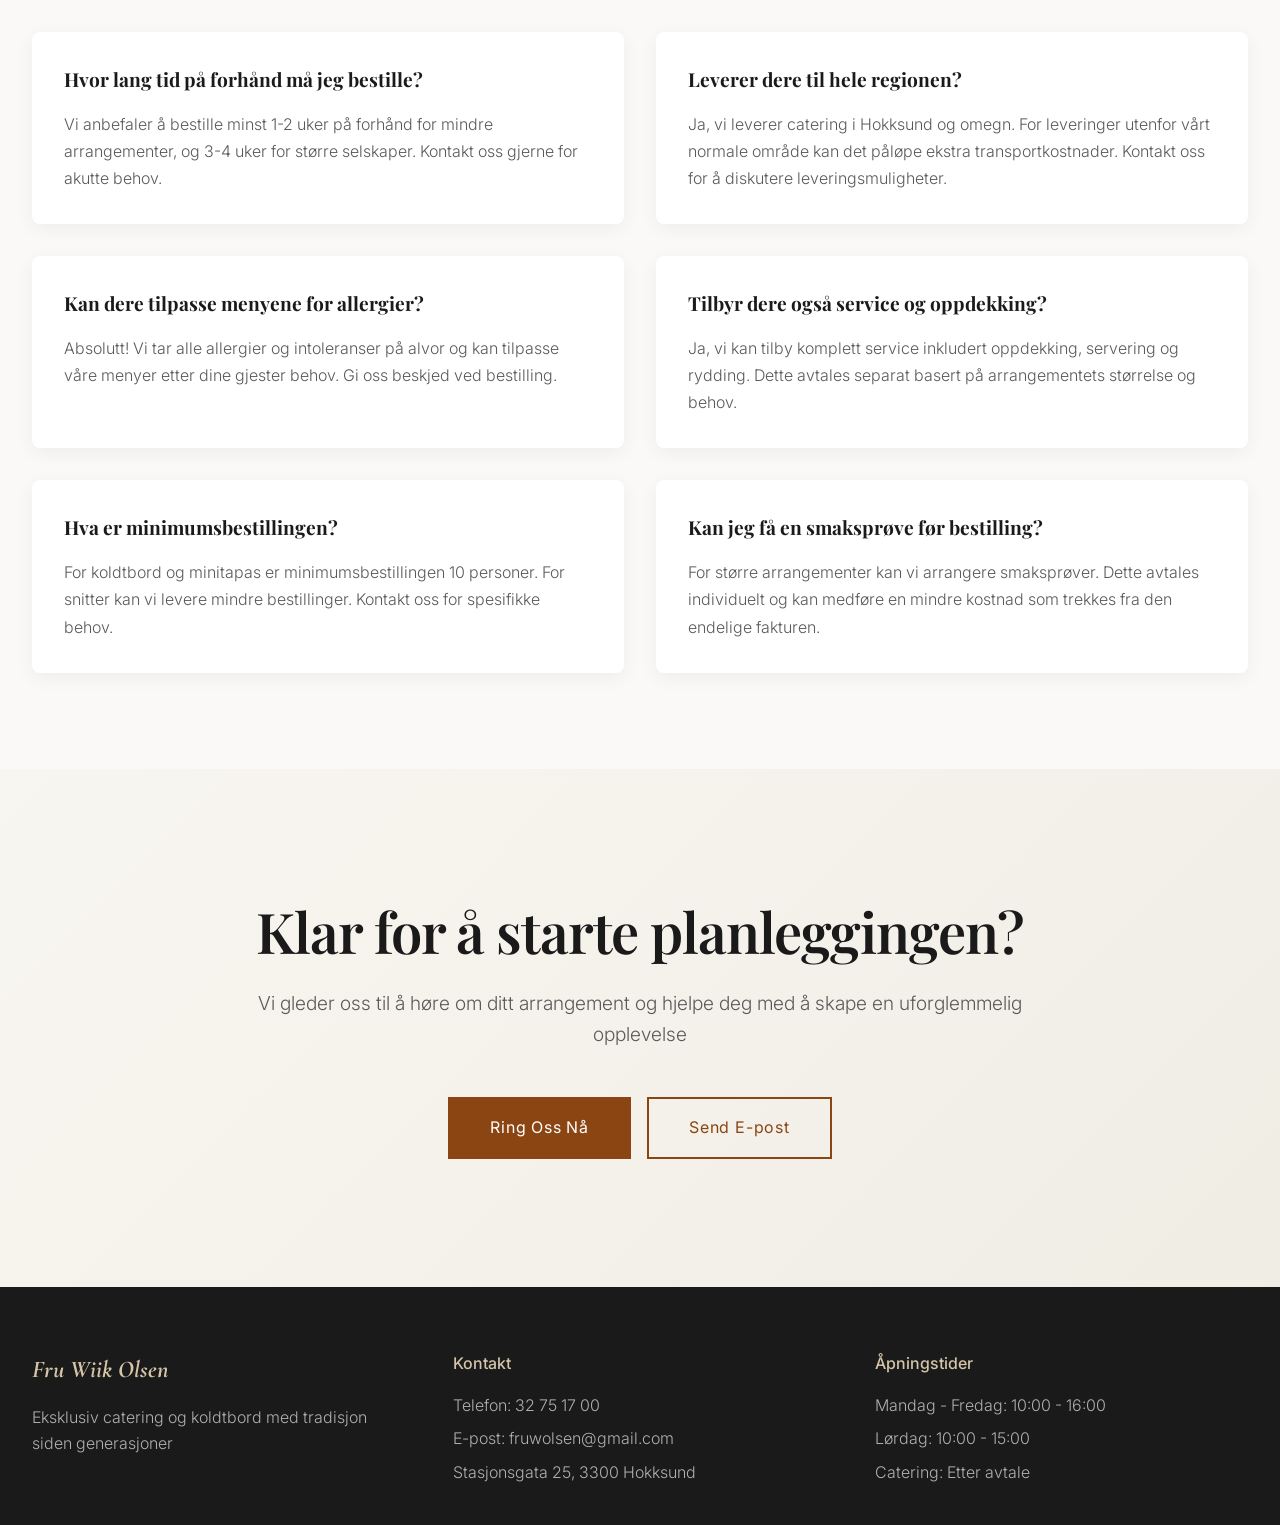
==== commit 33f22776: "kontakt side fikset" ====
--- a/kontakt-oss.html
+++ b/kontakt-oss.html
@@ -26,18 +26,8 @@
         </div>
     </nav>
 
-    <!-- Contact Hero -->
-    <section class="contact-hero">
-        <div class="container">
-            <div class="contact-hero-content">
-                <h1 class="contact-hero-title">Kontakt Oss</h1>
-                <p class="contact-hero-subtitle">La oss planlegge ditt perfekte arrangement sammen</p>
-            </div>
-        </div>
-    </section>
-
     <!-- Contact Form Section -->
-    <section class="contact-form-section">
+    <section class="contact-form-section" style="padding-top: 8rem;">
         <div class="container">
             <div class="contact-layout">
                 <div class="contact-info">
@@ -61,12 +51,6 @@
                             <h4 class="detail-title">Adresse</h4>
                             <p class="detail-info">Stasjonsgata 25</p>
                             <p class="detail-info">3300 Hokksund</p>
-                        </div>
-                        
-                        <div class="contact-detail">
-                            <h4 class="detail-title">Tjenester</h4>
-                            <p class="detail-info">Dine-in • Outdoor seating</p>
-                            <p class="detail-note">Catering leveres etter avtale</p>
                         </div>
                     </div>
                 </div>
--- a/stylesheet.css
+++ b/stylesheet.css
@@ -630,7 +630,353 @@
     overflow: hidden;
 }
 
-/* Simple Menu Page Styles */
+/* Interactive Menu Page Styles */
+.interactive-menu-hero {
+    padding: 12rem 0 4rem;
+    background: linear-gradient(135deg, #f8f6f0 0%, #f0ede5 100%);
+    text-align: center;
+}
+
+.interactive-menu-title {
+    font-size: clamp(3rem, 6vw, 5rem);
+    color: #1a1a1a;
+    margin-bottom: 1rem;
+}
+
+.interactive-menu-subtitle {
+    font-size: 1.2rem;
+    color: #5a5a5a;
+    font-weight: 300;
+}
+
+.menu-selection-section {
+    padding: 4rem 0;
+}
+
+.menu-cards-grid {
+    display: grid;
+    grid-template-columns: repeat(auto-fit, minmax(350px, 1fr));
+    gap: 2rem;
+    max-width: 1200px;
+    margin: 0 auto;
+}
+
+.menu-selection-card {
+    background: white;
+    border-radius: 12px;
+    overflow: hidden;
+    box-shadow: 0 10px 40px rgba(0, 0, 0, 0.1);
+    transition: all 0.3s ease;
+    cursor: pointer;
+}
+
+.menu-selection-card:hover {
+    transform: translateY(-8px);
+    box-shadow: 0 20px 60px rgba(0, 0, 0, 0.15);
+}
+
+.menu-card-image-wrapper {
+    height: 250px;
+    overflow: hidden;
+}
+
+.menu-selection-image {
+    width: 100%;
+    height: 100%;
+    object-fit: cover;
+    transition: transform 0.3s ease;
+}
+
+.menu-selection-card:hover .menu-selection-image {
+    transform: scale(1.05);
+}
+
+.menu-card-info {
+    padding: 2rem;
+}
+
+.menu-selection-title {
+    font-family: 'Playfair Display', serif;
+    font-size: 1.8rem;
+    color: #1a1a1a;
+    margin-bottom: 0.5rem;
+}
+
+.menu-selection-price {
+    font-size: 1.3rem;
+    font-weight: 600;
+    color: #8b4513;
+    margin-bottom: 1rem;
+}
+
+.menu-selection-description {
+    color: #5a5a5a;
+    line-height: 1.6;
+    margin-bottom: 1.5rem;
+}
+
+.menu-selection-button {
+    background: #8b4513;
+    color: white;
+    border: none;
+    padding: 1rem 2rem;
+    border-radius: 6px;
+    font-weight: 500;
+    cursor: pointer;
+    transition: all 0.3s ease;
+    width: 100%;
+}
+
+.menu-selection-button:hover {
+    background: #6d3410;
+    transform: translateY(-2px);
+}
+
+/* Menu Details Section */
+.menu-details-section {
+    padding: 10rem 0 4rem;
+    background: #faf9f7;
+    animation: fadeIn 0.5s ease;
+}
+
+.menu-details-header {
+    margin-bottom: 3rem;
+    text-align: center;
+}
+
+.back-button {
+    background: transparent;
+    border: 2px solid #8b4513;
+    color: #8b4513;
+    padding: 1rem 2rem;
+    border-radius: 8px;
+    cursor: pointer;
+    font-weight: 500;
+    font-size: 1rem;
+    transition: all 0.3s ease;
+    display: inline-flex;
+    align-items: center;
+    gap: 0.5rem;
+}
+
+.back-button:hover {
+    background: #8b4513;
+    color: white;
+    transform: translateY(-2px);
+    box-shadow: 0 5px 15px rgba(139, 69, 19, 0.3);
+}
+
+.detail-card {
+    max-width: 1000px;
+    margin: 0 auto;
+    background: white;
+    padding: 3rem;
+    border-radius: 12px;
+    box-shadow: 0 10px 40px rgba(0, 0, 0, 0.1);
+}
+
+.detail-title {
+    font-family: 'Playfair Display', serif;
+    font-size: 3rem;
+    color: #1a1a1a;
+    text-align: center;
+    margin-bottom: 1rem;
+}
+
+.detail-price {
+    text-align: center;
+    font-size: 1.8rem;
+    font-weight: 600;
+    color: #8b4513;
+    margin-bottom: 3rem;
+    padding: 1.5rem;
+    background: rgba(139, 69, 19, 0.1);
+    border-radius: 8px;
+}
+
+.detail-content h3 {
+    font-family: 'Playfair Display', serif;
+    font-size: 1.5rem;
+    color: #1a1a1a;
+    margin: 2rem 0 1rem 0;
+}
+
+.detail-menu-list {
+    list-style: none;
+    padding: 0;
+    margin-bottom: 2rem;
+}
+
+.detail-menu-list li {
+    padding: 1rem 0;
+    border-bottom: 1px solid rgba(0, 0, 0, 0.1);
+    font-size: 1.1rem;
+    color: #2c2c2c;
+}
+
+.detail-menu-list li:last-child {
+    border-bottom: none;
+}
+
+.detail-note {
+    background: #f8f6f0;
+    padding: 2rem;
+    border-radius: 8px;
+    color: #5a5a5a;
+    font-style: italic;
+    margin-top: 2rem;
+}
+
+/* Tapas columns for details */
+.tapas-columns {
+    display: grid;
+    grid-template-columns: repeat(auto-fit, minmax(300px, 1fr));
+    gap: 2rem;
+    margin-bottom: 2rem;
+}
+
+.tapas-column {
+    background: #f8f6f0;
+    padding: 2rem;
+    border-radius: 8px;
+}
+
+/* Snitter pricing grid */
+.snitter-pricing-grid {
+    display: grid;
+    grid-template-columns: repeat(auto-fit, minmax(200px, 1fr));
+    gap: 1rem;
+    margin-bottom: 3rem;
+}
+
+.price-box {
+    background: white;
+    border: 2px solid #f0ede5;
+    border-radius: 8px;
+    padding: 1.5rem;
+    text-align: center;
+    transition: all 0.3s ease;
+    position: relative;
+}
+
+.price-box:hover {
+    border-color: #8b4513;
+    transform: translateY(-2px);
+    box-shadow: 0 5px 20px rgba(139, 69, 19, 0.1);
+}
+
+.bestseller-box {
+    border-color: #8b4513;
+    background: rgba(139, 69, 19, 0.05);
+}
+
+.price-header {
+    font-size: 1.1rem;
+    color: #2c2c2c;
+    margin-bottom: 0.5rem;
+    font-weight: 500;
+}
+
+.price-value {
+    font-size: 1.4rem;
+    font-weight: 600;
+    color: #8b4513;
+}
+
+.bestseller-badge {
+    position: absolute;
+    top: -8px;
+    right: -8px;
+    background: #8b4513;
+    color: white;
+    padding: 0.3rem 0.8rem;
+    border-radius: 12px;
+    font-size: 0.8rem;
+    font-weight: 500;
+}
+
+/* Responsive for snitter grid */
+@media (max-width: 768px) {
+    .snitter-pricing-grid {
+        grid-template-columns: repeat(auto-fit, minmax(150px, 1fr));
+        gap: 0.8rem;
+    }
+    
+    .price-box {
+        padding: 1rem;
+    }
+    
+    .price-header {
+        font-size: 1rem;
+    }
+    
+    .price-value {
+        font-size: 1.2rem;
+    }
+}
+@keyframes fadeIn {
+    from {
+        opacity: 0;
+        transform: translateY(20px);
+    }
+    to {
+        opacity: 1;
+        transform: translateY(0);
+    }
+}
+
+.menu-detail-content {
+    animation: fadeIn 0.5s ease;
+}
+
+/* Responsive Design */
+@media (max-width: 768px) {
+    .interactive-menu-hero {
+        padding: 10rem 0 3rem;
+    }
+    
+    .menu-cards-grid {
+        grid-template-columns: 1fr;
+        gap: 1.5rem;
+        padding: 0 1rem;
+    }
+    
+    .menu-card-info {
+        padding: 1.5rem;
+    }
+    
+    .detail-card {
+        padding: 2rem;
+        margin: 0 1rem;
+    }
+    
+    .detail-title {
+        font-size: 2.5rem;
+    }
+    
+    .tapas-columns {
+        grid-template-columns: 1fr;
+        gap: 1rem;
+    }
+    
+    .tapas-column {
+        padding: 1.5rem;
+    }
+}
+
+@media (max-width: 480px) {
+    .interactive-menu-title {
+        font-size: 2.5rem;
+    }
+    
+    .detail-title {
+        font-size: 2rem;
+    }
+    
+    .detail-card {
+        padding: 1.5rem;
+    }
+}
 .simple-menu-hero {
     padding: 12rem 0 4rem;
     background: linear-gradient(135deg, #f8f6f0 0%, #f0ede5 100%);
@@ -1445,10 +1791,12 @@
 .contact-layout {
     display: grid;
     grid-template-columns: 1fr 1fr;
-    gap: 6rem;
+    gap: 4rem;
+    align-items: start;
 }
 
 .contact-info-title {
+    font-family: 'Playfair Display', serif;
     font-size: 2.5rem;
     color: #1a1a1a;
     margin-bottom: 2rem;
@@ -1464,35 +1812,38 @@
 .contact-details {
     display: flex;
     flex-direction: column;
-    gap: 2.5rem;
+    gap: 3rem;
 }
 
 .contact-detail {
-    padding-bottom: 2rem;
-    border-bottom: 1px solid rgba(0, 0, 0, 0.1);
-}
-
-.contact-detail:last-child {
-    border-bottom: none;
+    background: white;
+    padding: 2rem;
+    border-radius: 8px;
+    box-shadow: 0 5px 20px rgba(0, 0, 0, 0.05);
+    border-left: 4px solid #8b4513;
 }
 
 .detail-title {
     font-family: 'Playfair Display', serif;
     font-size: 1.3rem;
     color: #8b4513;
+    margin-bottom: 1rem;
+    text-align: left;
+}
+
+.detail-info {
+    font-size: 1.2rem;
+    color: #1a1a1a;
+    font-weight: 600;
     margin-bottom: 0.5rem;
-}
-
-.detail-info {
-    font-size: 1.1rem;
-    color: #1a1a1a;
-    font-weight: 500;
-    margin-bottom: 0.3rem;
+    text-align: left;
 }
 
 .detail-note {
     color: #6a6a6a;
     font-size: 0.95rem;
+    line-height: 1.5;
+    text-align: left;
 }
 
 .contact-form {
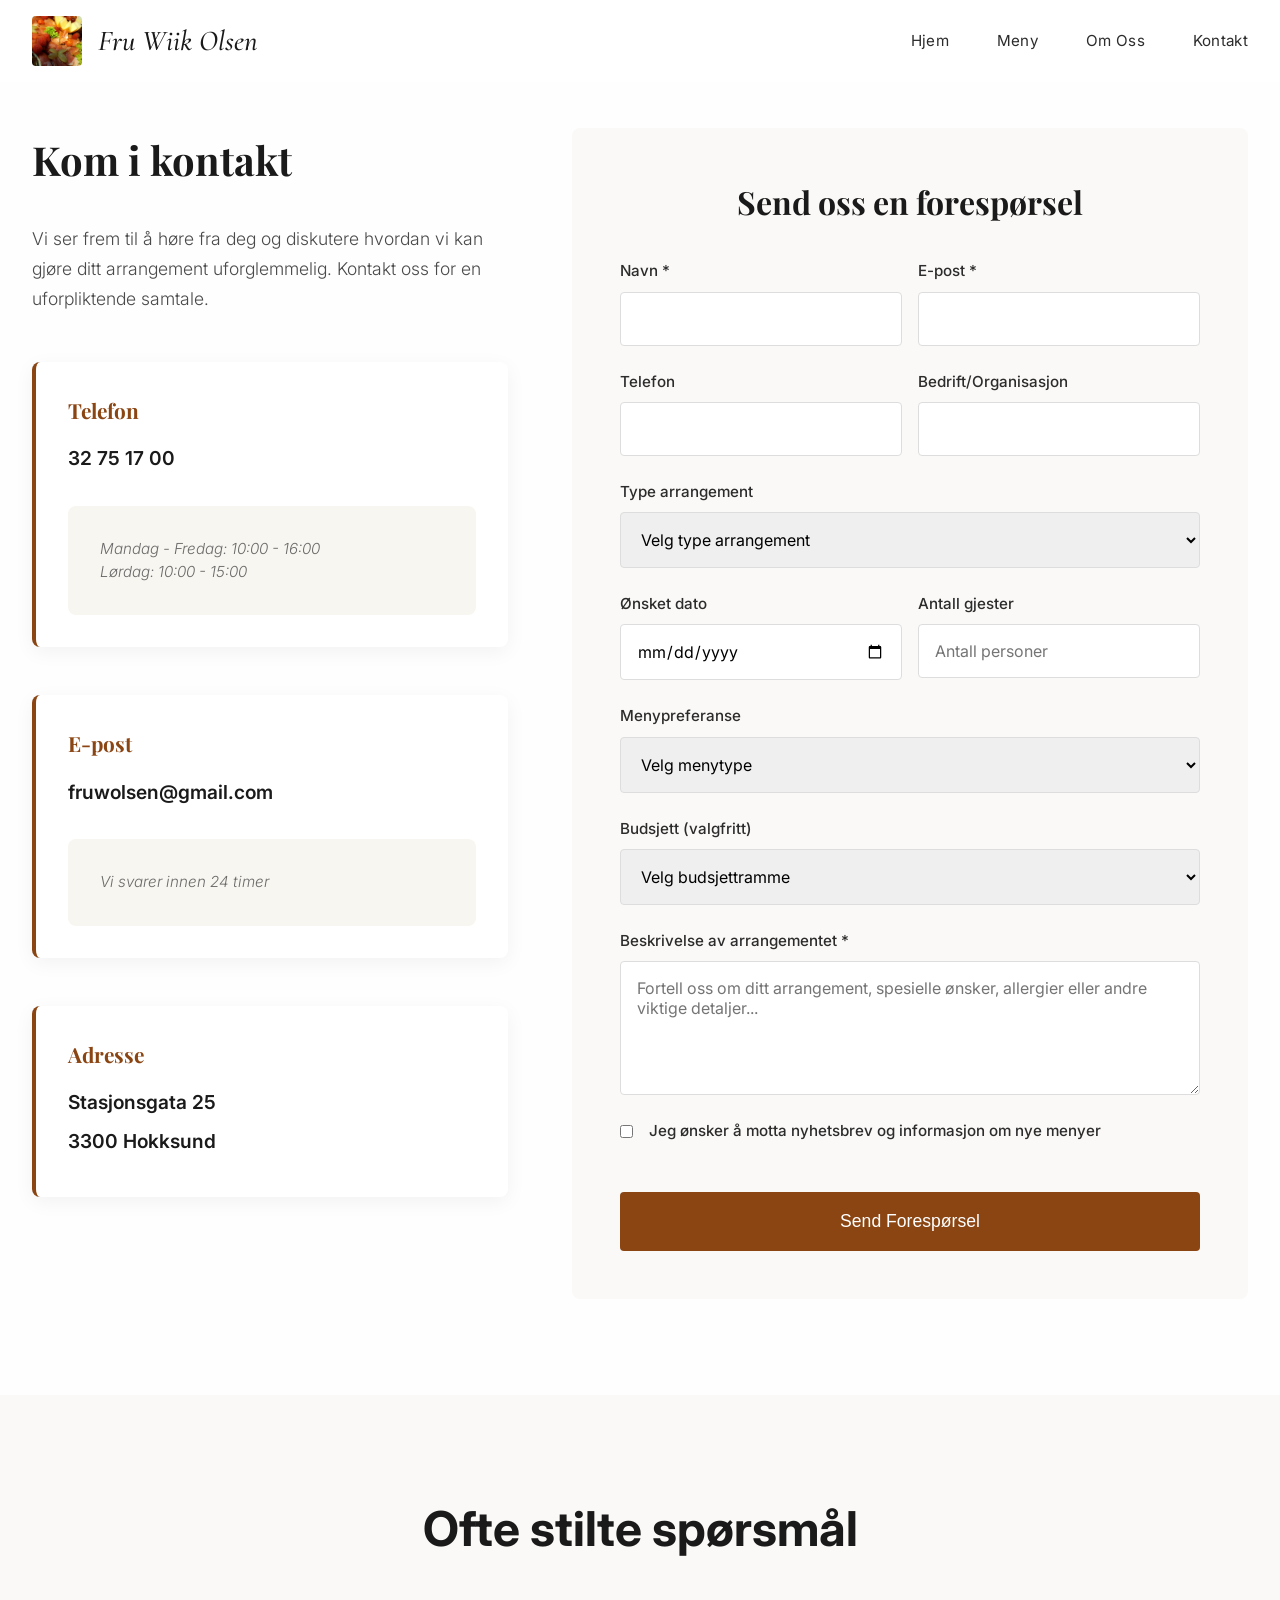
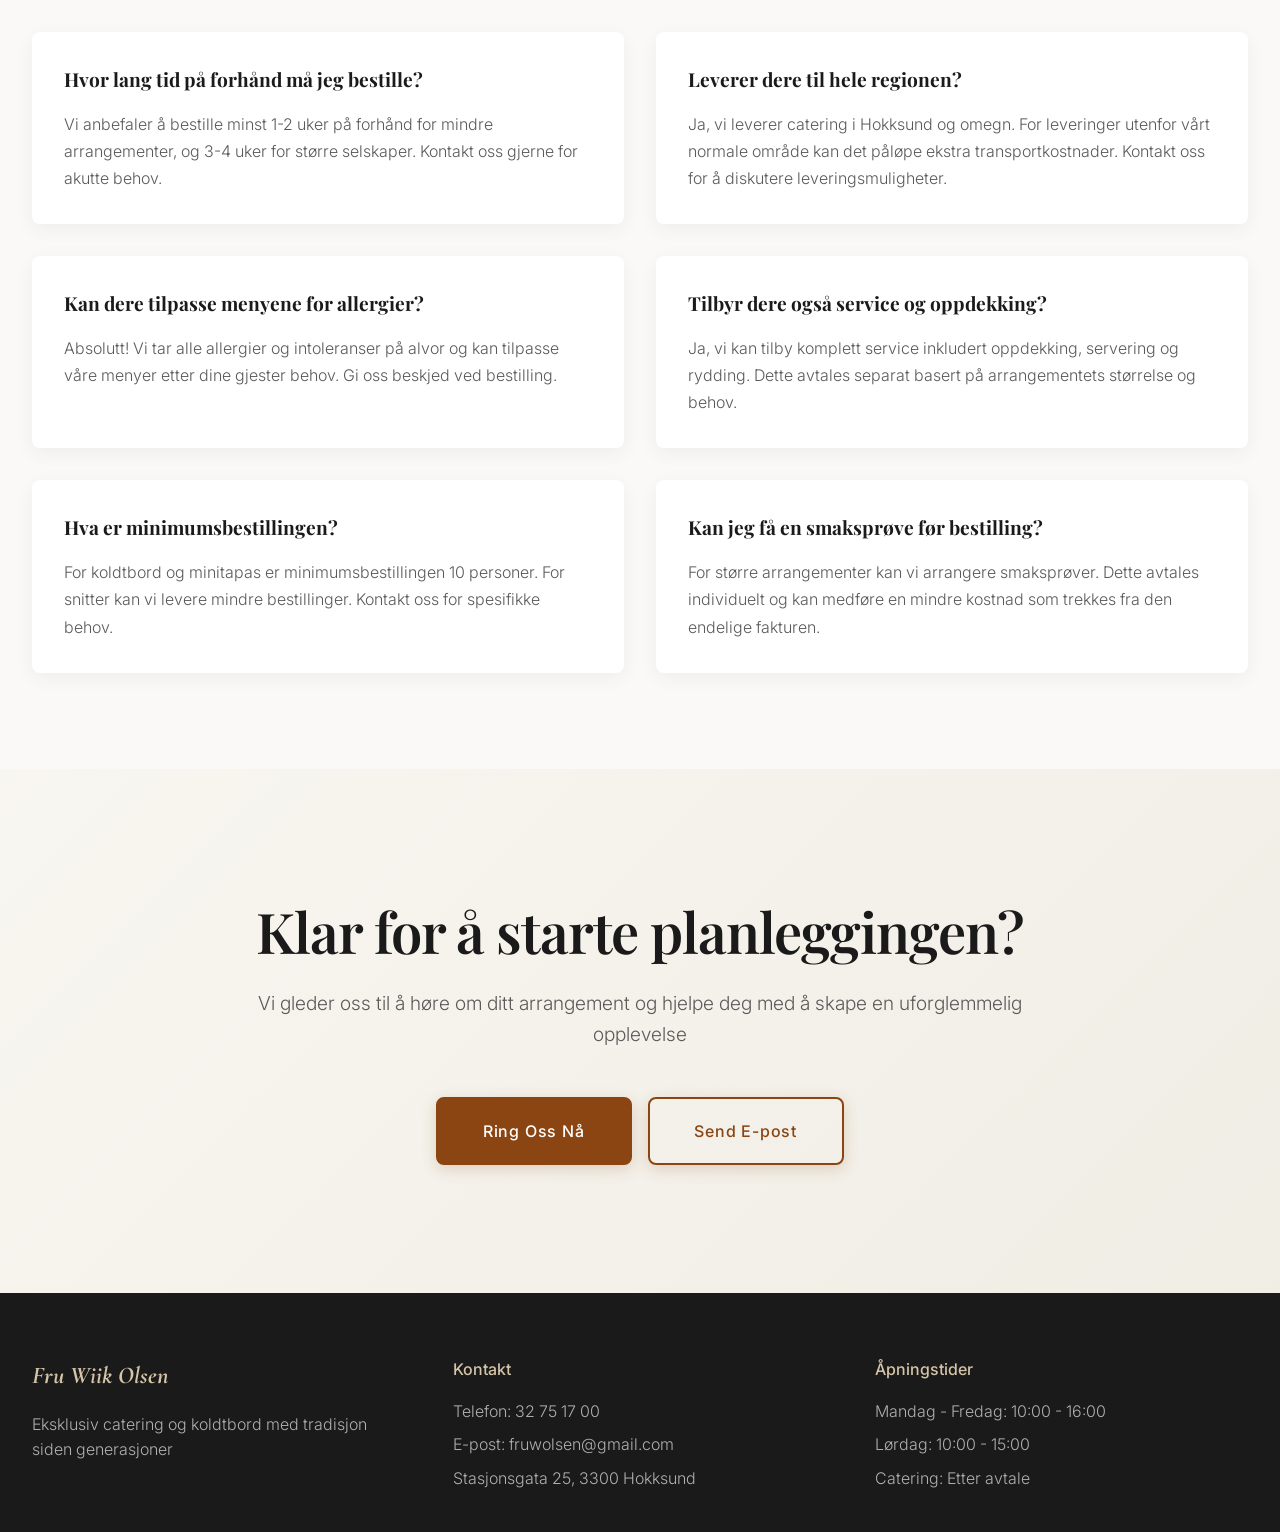
==== commit 36fb9a11: "responsive phone desgin" ====
--- a/kontakt-oss.html
+++ b/kontakt-oss.html
@@ -18,11 +18,16 @@
                 <h1 class="logo-text">Fru Wiik Olsen</h1>
             </div>
             <ul class="nav-menu">
-                <li><a href="index.html">Hjem</a></li>
-                <li><a href="meny.html">Meny</a></li>
-                <li><a href="om-oss.html">Om Oss</a></li>
-                <li><a href="kontakt-oss.html">Kontakt</a></li>
+                <li><a href="index.html" class="nav-link">Hjem</a></li>
+                <li><a href="meny.html" class="nav-link">Meny</a></li>
+                <li><a href="om-oss.html" class="nav-link">Om Oss</a></li>
+                <li><a href="kontakt-oss.html" class="nav-link">Kontakt</a></li>
             </ul>
+            <div class="hamburger">
+                <span class="bar"></span>
+                <span class="bar"></span>
+                <span class="bar"></span>
+            </div>
         </div>
     </nav>
 
--- a/stylesheet.css
+++ b/stylesheet.css
@@ -108,75 +108,103 @@
     width: 100%;
 }
 
+/* Hamburger Menu */
+.hamburger {
+    display: none;
+    cursor: pointer;
+}
+
+.bar {
+    display: block;
+    width: 25px;
+    height: 3px;
+    margin: 5px auto;
+    transition: all 0.3s ease-in-out;
+    background-color: #1a1a1a;
+    border-radius: 3px;
+}
+
 /* Hero Section */
 .hero {
-    height: 100vh;
-    position: relative;
+    min-height: 100vh;
     display: flex;
     align-items: center;
-    overflow: hidden;
     background: linear-gradient(135deg, #f8f6f0 0%, #f0ede5 100%);
-    padding-top: 80px; /* Account for fixed navigation */
+    padding: 120px 0 80px;
 }
 
 .hero-content {
-    position: relative;
-    z-index: 2;
+    display: flex;
+    align-items: center;
     max-width: 1400px;
     margin: 0 auto;
-    padding: 2rem;
+    padding: 0 3rem;
+    gap: 6rem;
     width: 100%;
 }
 
 .hero-text {
+    flex: 1;
     max-width: 600px;
 }
 
 .hero-title {
-    font-size: clamp(3rem, 8vw, 6rem);
+    font-size: clamp(2.8rem, 7vw, 5.5rem);
     color: #1a1a1a;
     margin-bottom: 1.5rem;
     font-weight: 600;
+    line-height: 1.1;
+    letter-spacing: -0.02em;
 }
 
 .hero-subtitle {
-    font-size: 1.25rem;
+    font-size: 1.2rem;
     color: #5a5a5a;
-    margin-bottom: 3rem;
+    margin-bottom: 2.5rem;
     font-weight: 300;
-    line-height: 1.5;
+    line-height: 1.6;
+    max-width: 420px;
 }
 
 .hero-cta {
-    margin-top: 3rem;
+    margin-top: 2rem;
 }
 
 .cta-button {
     display: inline-block;
-    padding: 1rem 2.5rem;
+    padding: 1.2rem 2.8rem;
     background: #8b4513;
     color: white;
     text-decoration: none;
-    font-weight: 400;
+    font-weight: 500;
+    font-size: 1rem;
     letter-spacing: 0.05em;
     transition: all 0.3s ease;
     border: 2px solid #8b4513;
+    border-radius: 8px;
+    box-shadow: 0 4px 15px rgba(139, 69, 19, 0.2);
 }
 
 .cta-button:hover {
     background: transparent;
     color: #8b4513;
-    transform: translateY(-2px);
+    transform: translateY(-3px);
+    box-shadow: 0 8px 25px rgba(139, 69, 19, 0.3);
 }
 
 .hero-image-placeholder {
-    position: absolute;
-    right: 0;
-    top: 0;
-    width: 50%;
-    height: 100%;
-    background: linear-gradient(45deg, #d4c4a8 0%, #c8b99c 100%);
-    z-index: 1;
+    flex: 1;
+    max-width: 600px;
+    height: 500px;
+    border-radius: 12px;
+    overflow: hidden;
+    box-shadow: 0 20px 60px rgba(0, 0, 0, 0.15);
+    transition: transform 0.3s ease;
+}
+
+.hero-image-placeholder:hover {
+    transform: translateY(-8px);
+    box-shadow: 0 35px 100px rgba(0, 0, 0, 0.18);
 }
 
 .image-overlay {
@@ -489,8 +517,19 @@
 
 /* Responsive Design */
 @media (max-width: 1024px) {
+    .hero-content {
+        max-width: 100%;
+        gap: 4rem;
+        padding: 0 2rem;
+    }
+    
+    .hero-text {
+        max-width: 500px;
+    }
+    
     .hero-image-placeholder {
-        width: 40%;
+        max-width: 500px;
+        height: 400px;
     }
     
     .story-content,
@@ -515,25 +554,104 @@
         padding: 0 1rem;
     }
     
+    .hamburger {
+        display: block;
+        z-index: 1001;
+    }
+    
+    .hamburger.active .bar:nth-child(2) {
+        opacity: 0;
+    }
+    
+    .hamburger.active .bar:nth-child(1) {
+        transform: translateY(8px) rotate(45deg);
+    }
+    
+    .hamburger.active .bar:nth-child(3) {
+        transform: translateY(-8px) rotate(-45deg);
+    }
+    
     .nav-menu {
-        gap: 1.5rem;
+        position: fixed;
+        left: -100%;
+        top: 70px;
+        flex-direction: column;
+        background-color: rgba(255, 255, 255, 0.98);
+        backdrop-filter: blur(20px);
+        width: 100%;
+        text-align: center;
+        transition: left 0.3s ease;
+        box-shadow: 0 10px 27px rgba(0, 0, 0, 0.1);
+        padding: 2rem 0;
+        gap: 0;
+        z-index: 1000;
+    }
+    
+    .nav-menu.active {
+        left: 0;
+    }
+    
+    .nav-menu li {
+        margin: 0;
+        padding: 1.5rem 0;
+        border-bottom: 1px solid rgba(0, 0, 0, 0.05);
+    }
+    
+    .nav-menu li:last-child {
+        border-bottom: none;
+    }
+    
+    .nav-menu a {
+        font-size: 1.1rem;
+        display: block;
+        padding: 0.5rem 2rem;
+    }
+    
+    .nav-menu a::after {
+        display: none;
+    }
+    
+    .logo-image {
+        height: 40px;
+    }
+    
+    .logo-text {
+        font-size: 1.4rem;
     }
     
     .hero {
+        min-height: auto;
+        padding: 100px 0 60px;
+    }
+    
+    .hero-content {
         flex-direction: column;
+        gap: 3rem;
+        padding: 0 1.5rem;
         text-align: center;
-        padding: 2rem 1rem;
+    }
+    
+    .hero-text {
+        max-width: 100%;
+    }
+    
+    .hero-title {
+        font-size: clamp(2.5rem, 8vw, 3.5rem);
+    }
+    
+    .hero-subtitle {
+        font-size: 1.1rem;
+        max-width: 100%;
     }
     
     .hero-image-placeholder {
-        position: relative;
+        max-width: 100%;
         width: 100%;
-        height: 300px;
-        margin-top: 2rem;
+        height: 350px;
     }
     
     .container {
-        padding: 0 1rem;
+        padding: 0 1.5rem;
     }
     
     section {
@@ -557,11 +675,57 @@
     .testimonials-grid {
         grid-template-columns: 1fr;
     }
+    
+    .contact-layout {
+        grid-template-columns: 1fr;
+        gap: 3rem;
+    }
 }
 
 @media (max-width: 480px) {
+    .navigation {
+        padding: 0.8rem 0;
+    }
+    
+    .nav-menu {
+        gap: 1rem;
+        font-size: 0.85rem;
+    }
+    
+    .logo-image {
+        height: 35px;
+    }
+    
+    .logo-text {
+        font-size: 1.2rem;
+    }
+    
+    .hero {
+        padding: 90px 0 40px;
+    }
+    
+    .hero-content {
+        gap: 2rem;
+        padding: 0 1rem;
+    }
+    
     .hero-title {
-        font-size: 2.5rem;
+        font-size: 2.2rem;
+        margin-bottom: 1rem;
+    }
+    
+    .hero-subtitle {
+        font-size: 1rem;
+        margin-bottom: 2rem;
+    }
+    
+    .hero-image-placeholder {
+        height: 280px;
+    }
+    
+    .cta-button {
+        padding: 1rem 2rem;
+        font-size: 0.95rem;
     }
     
     .section-title {
@@ -575,6 +739,38 @@
     
     .cta-title {
         font-size: 2.5rem;
+    }
+    
+    .offering-item,
+    .testimonial {
+        padding: 1.5rem;
+    }
+    
+    .menu-cards-grid {
+        grid-template-columns: 1fr;
+        gap: 1.5rem;
+        padding: 0 1rem;
+    }
+    
+    .menu-card-info {
+        padding: 1.5rem;
+    }
+    
+    .detail-card {
+        padding: 1.5rem;
+        margin: 0 1rem;
+    }
+    
+    .detail-title {
+        font-size: 2rem;
+    }
+    
+    .contact-form {
+        padding: 1.5rem;
+    }
+    
+    .form-row {
+        grid-template-columns: 1fr;
     }
 }
 
@@ -609,10 +805,14 @@
 }
 
 .hero-image {
-    position: absolute;
-    top: 0;
-    left: 0;
-    z-index: 1;
+    width: 100%;
+    height: 100%;
+    object-fit: cover;
+    transition: transform 0.3s ease;
+}
+
+.hero-image-placeholder:hover .hero-image {
+    transform: scale(1.05);
 }
 
 .offering-item:hover .offering-image,
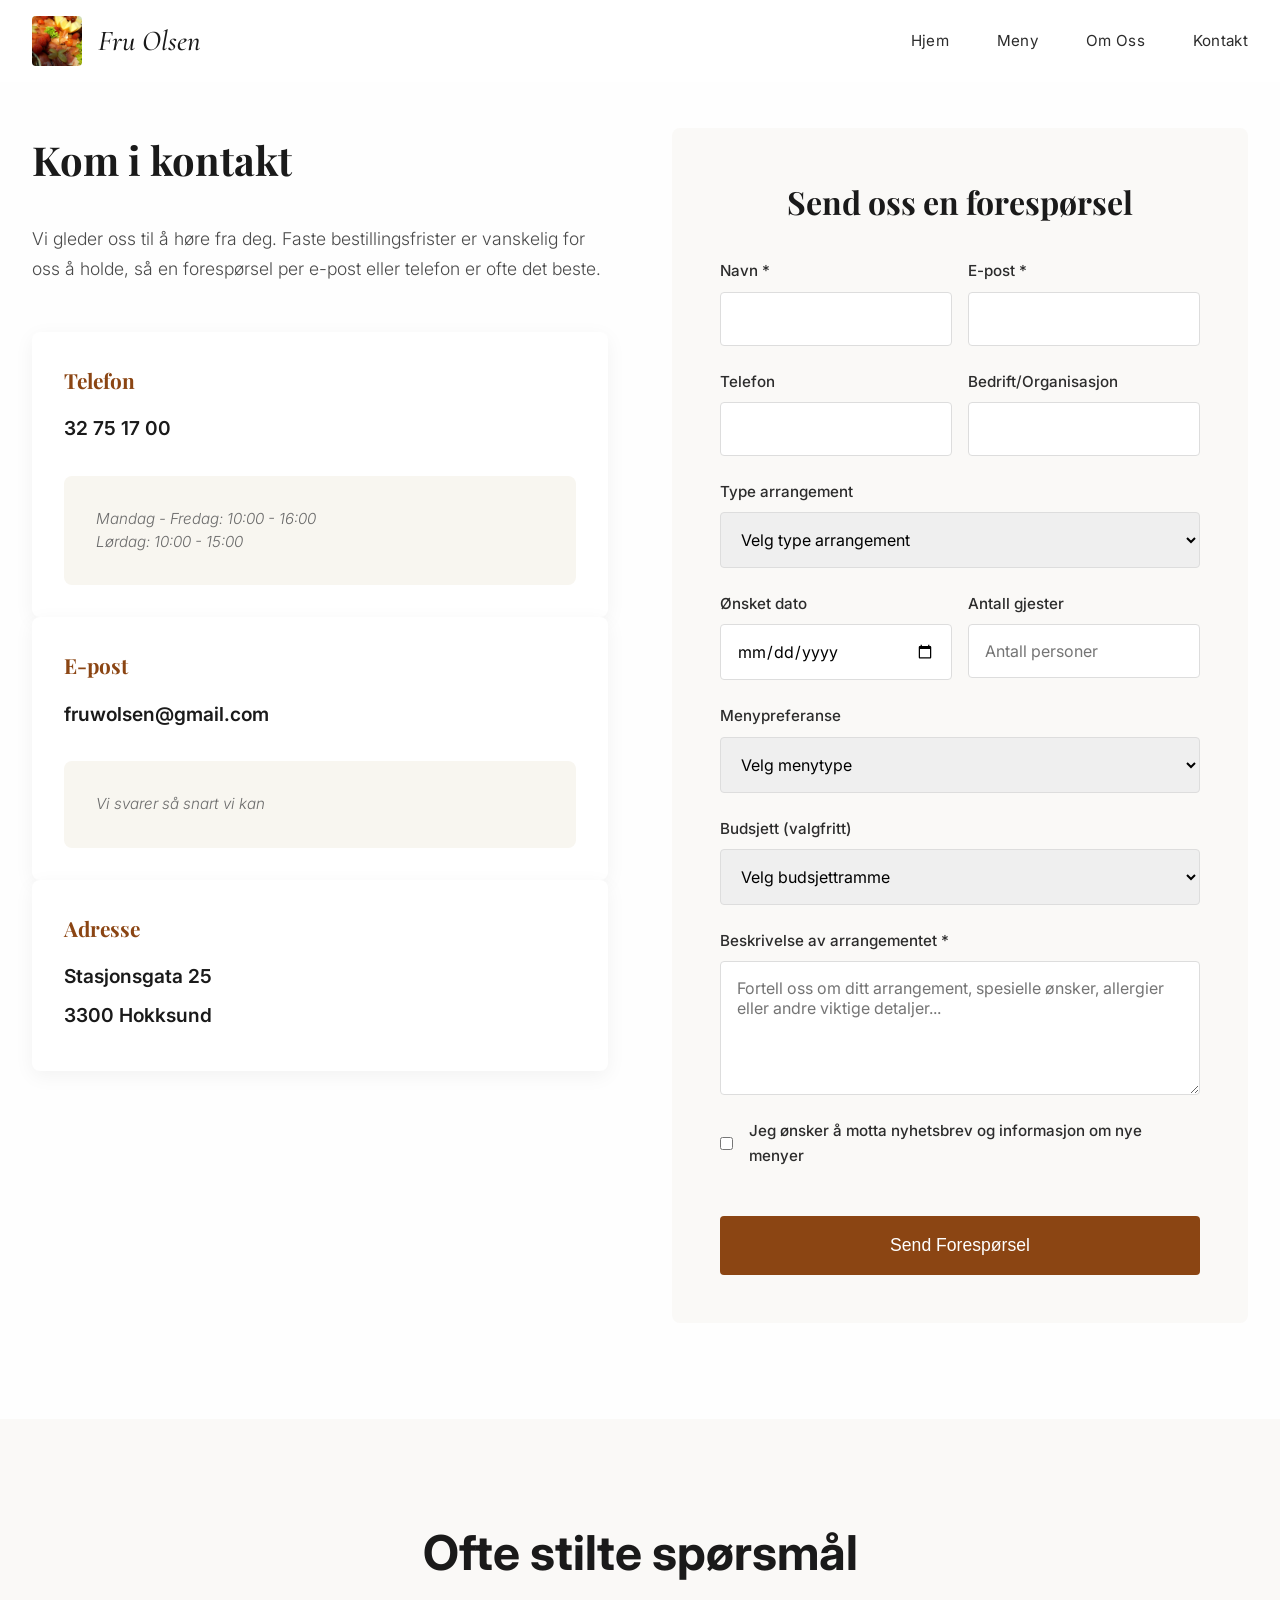
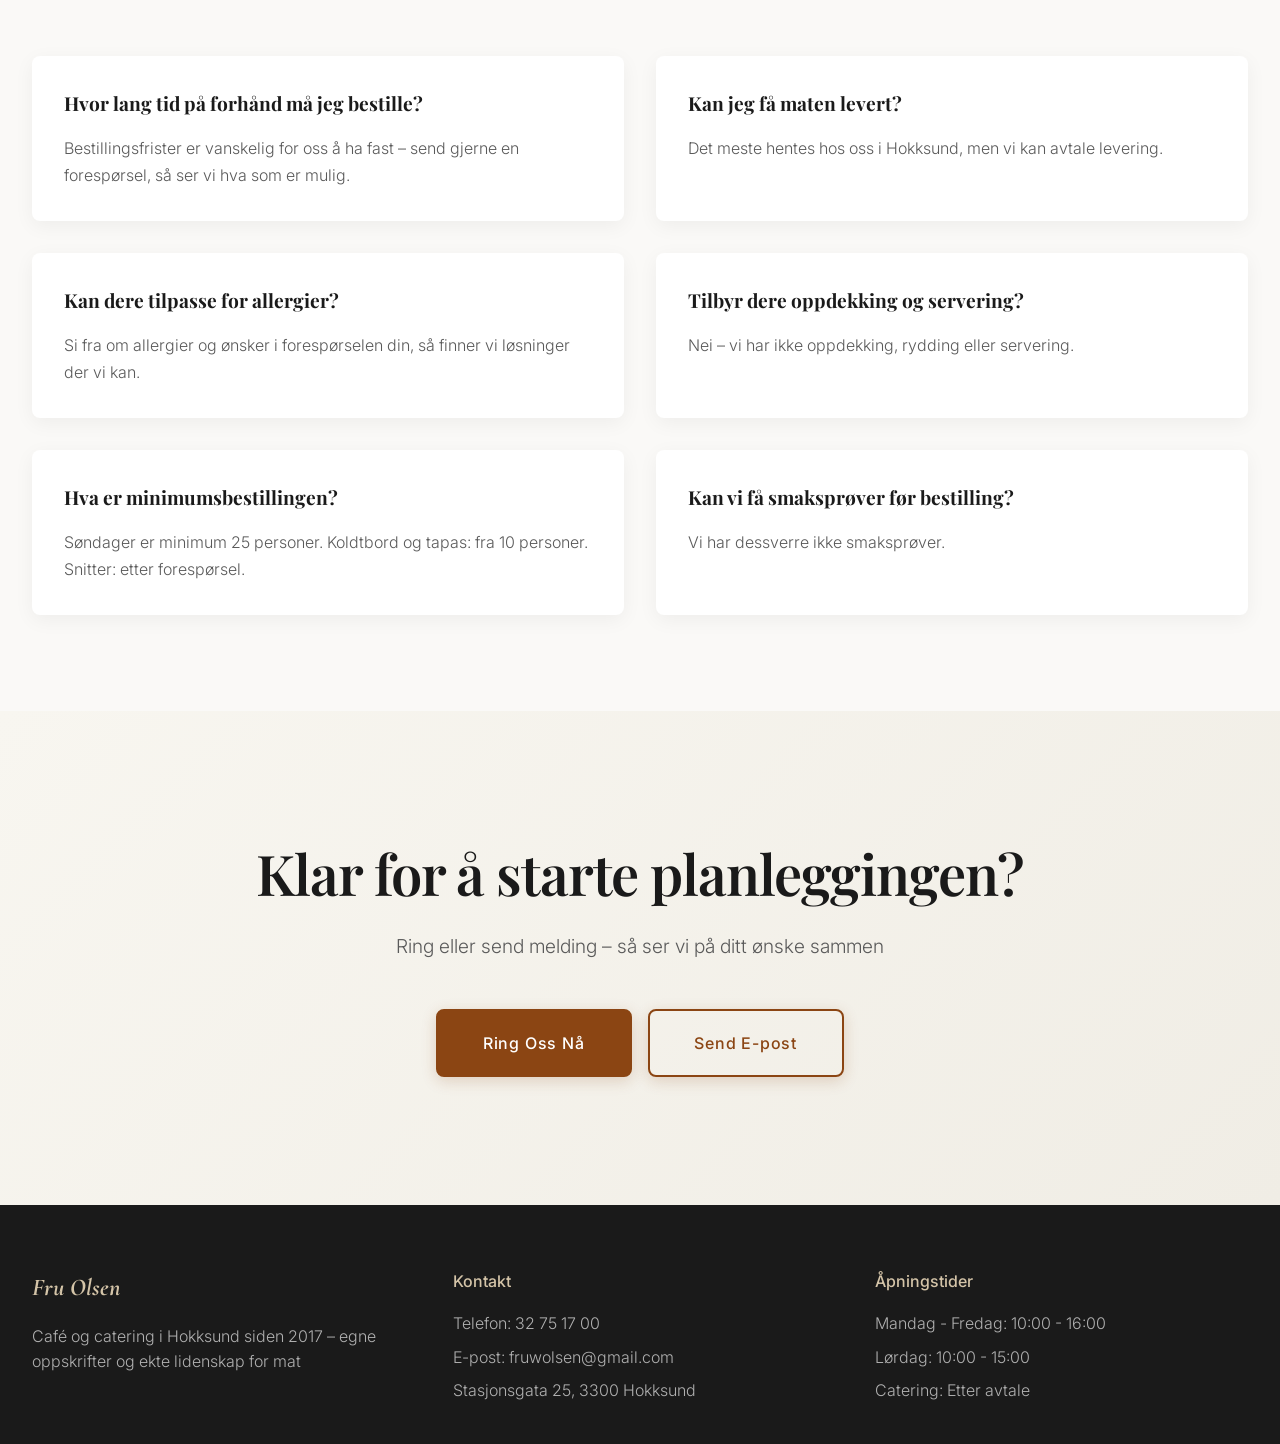
==== commit 3ab35139: "fikset flere problemer med nettisden fikset, bildet på hjemme siden. fikset meny blir på rekke. fiks" ====
--- a/kontakt-oss.html
+++ b/kontakt-oss.html
@@ -3,10 +3,11 @@
 <head>
     <meta charset="UTF-8">
     <meta name="viewport" content="width=device-width, initial-scale=1.0">
-    <title>Kontakt Oss - Fru Wiik Olsen</title>
+    <title>Kontakt Oss - Fru Olsen</title>
     <link rel="preconnect" href="https://fonts.googleapis.com">
     <link rel="preconnect" href="https://fonts.gstatic.com" crossorigin>
     <link href="https://fonts.googleapis.com/css2?family=Playfair+Display:ital,wght@0,400;0,500;0,600;0,700;1,400;1,500&family=Cormorant+Garamond:ital,wght@0,300;0,400;0,500;0,600;1,300;1,400&family=Inter:wght@300;400;500&display=swap" rel="stylesheet">
+    <link rel="icon" type="image/x-icon" href="assets/logo.jpg">
     <link rel="stylesheet" href="stylesheet.css">
 </head>
 <body>
@@ -14,8 +15,8 @@
     <nav class="navigation">
         <div class="nav-container">
             <div class="logo">
-                <img src="assets/logo.jpg" alt="Fru Wiik Olsen" class="logo-image">
-                <h1 class="logo-text">Fru Wiik Olsen</h1>
+                <img src="assets/logo.jpg" alt="Fru Olsen" class="logo-image">
+                <h1 class="logo-text">Fru Olsen</h1>
             </div>
             <ul class="nav-menu">
                 <li><a href="index.html" class="nav-link">Hjem</a></li>
@@ -37,7 +38,7 @@
             <div class="contact-layout">
                 <div class="contact-info">
                     <h2 class="contact-info-title">Kom i kontakt</h2>
-                    <p class="contact-info-description">Vi ser frem til å høre fra deg og diskutere hvordan vi kan gjøre ditt arrangement uforglemmelig. Kontakt oss for en uforpliktende samtale.</p>
+                    <p class="contact-info-description">Vi gleder oss til å høre fra deg. Faste bestillingsfrister er vanskelig for oss å holde, så en forespørsel per e-post eller telefon er ofte det beste.</p>
                     
                     <div class="contact-details">
                         <div class="contact-detail">
@@ -49,7 +50,7 @@
                         <div class="contact-detail">
                             <h4 class="detail-title">E-post</h4>
                             <p class="detail-info">fruwolsen@gmail.com</p>
-                            <p class="detail-note">Vi svarer innen 24 timer</p>
+                            <p class="detail-note">Vi svarer så snart vi kan</p>
                         </div>
                         
                         <div class="contact-detail">
@@ -89,12 +90,12 @@
                             <label for="event-type">Type arrangement</label>
                             <select id="event-type" name="event-type">
                                 <option value="">Velg type arrangement</option>
-                                <option value="bedrift">Bedriftsarrangement</option>
+                                <option value="bedrift">Bedrift / møte</option>
                                 <option value="bryllup">Bryllup</option>
                                 <option value="konfirmasjon">Konfirmasjon</option>
                                 <option value="bursdag">Bursdag</option>
                                 <option value="jubileum">Jubileum</option>
-                                <option value="lunsjcatering">Lunsjcatering</option>
+                                <option value="lunsjcatering">Lunsj / møtemat</option>
                                 <option value="annet">Annet</option>
                             </select>
                         </div>
@@ -117,8 +118,10 @@
                                 <option value="koldtbord">Ordinært koldtbord</option>
                                 <option value="minitapas">Fru Olsens minitapas</option>
                                 <option value="snitter">Håndlagde snitter</option>
+                                <option value="enkle-retter">Enkle retter / café</option>
+                                <option value="motemat">Møtemat (baguetter, rundstykker, snitter)</option>
                                 <option value="kombinasjon">Kombinasjon av flere</option>
-                                <option value="skreddersydd">Skreddersydd meny</option>
+                                <option value="skreddersydd">Skreddersydd / usikker</option>
                             </select>
                         </div>
                         
@@ -161,32 +164,32 @@
             <div class="faq-grid">
                 <div class="faq-item">
                     <h4 class="faq-question">Hvor lang tid på forhånd må jeg bestille?</h4>
-                    <p class="faq-answer">Vi anbefaler å bestille minst 1-2 uker på forhånd for mindre arrangementer, og 3-4 uker for større selskaper. Kontakt oss gjerne for akutte behov.</p>
-                </div>
-                
-                <div class="faq-item">
-                    <h4 class="faq-question">Leverer dere til hele regionen?</h4>
-                    <p class="faq-answer">Ja, vi leverer catering i Hokksund og omegn. For leveringer utenfor vårt normale område kan det påløpe ekstra transportkostnader. Kontakt oss for å diskutere leveringsmuligheter.</p>
-                </div>
-                
-                <div class="faq-item">
-                    <h4 class="faq-question">Kan dere tilpasse menyene for allergier?</h4>
-                    <p class="faq-answer">Absolutt! Vi tar alle allergier og intoleranser på alvor og kan tilpasse våre menyer etter dine gjester behov. Gi oss beskjed ved bestilling.</p>
-                </div>
-                
-                <div class="faq-item">
-                    <h4 class="faq-question">Tilbyr dere også service og oppdekking?</h4>
-                    <p class="faq-answer">Ja, vi kan tilby komplett service inkludert oppdekking, servering og rydding. Dette avtales separat basert på arrangementets størrelse og behov.</p>
+                    <p class="faq-answer">Bestillingsfrister er vanskelig for oss å ha fast – send gjerne en forespørsel, så ser vi hva som er mulig.</p>
+                </div>
+                
+                <div class="faq-item">
+                    <h4 class="faq-question">Kan jeg få maten levert?</h4>
+                    <p class="faq-answer">Det meste hentes hos oss i Hokksund, men vi kan avtale levering.</p>
+                </div>
+                
+                <div class="faq-item">
+                    <h4 class="faq-question">Kan dere tilpasse for allergier?</h4>
+                    <p class="faq-answer">Si fra om allergier og ønsker i forespørselen din, så finner vi løsninger der vi kan.</p>
+                </div>
+                
+                <div class="faq-item">
+                    <h4 class="faq-question">Tilbyr dere oppdekking og servering?</h4>
+                    <p class="faq-answer">Nei – vi har ikke oppdekking, rydding eller servering.</p>
                 </div>
                 
                 <div class="faq-item">
                     <h4 class="faq-question">Hva er minimumsbestillingen?</h4>
-                    <p class="faq-answer">For koldtbord og minitapas er minimumsbestillingen 10 personer. For snitter kan vi levere mindre bestillinger. Kontakt oss for spesifikke behov.</p>
-                </div>
-                
-                <div class="faq-item">
-                    <h4 class="faq-question">Kan jeg få en smaksprøve før bestilling?</h4>
-                    <p class="faq-answer">For større arrangementer kan vi arrangere smaksprøver. Dette avtales individuelt og kan medføre en mindre kostnad som trekkes fra den endelige fakturen.</p>
+                    <p class="faq-answer">Søndager er minimum 25 personer. Koldtbord og tapas: fra 10 personer. Snitter: etter forespørsel.</p>
+                </div>
+                
+                <div class="faq-item">
+                    <h4 class="faq-question">Kan vi få smaksprøver før bestilling?</h4>
+                    <p class="faq-answer">Vi har dessverre ikke smaksprøver.</p>
                 </div>
             </div>
         </div>
@@ -197,7 +200,7 @@
         <div class="container">
             <div class="cta-content">
                 <h2 class="cta-title">Klar for å starte planleggingen?</h2>
-                <p class="cta-subtitle">Vi gleder oss til å høre om ditt arrangement og hjelpe deg med å skape en uforglemmelig opplevelse</p>
+                <p class="cta-subtitle">Ring eller send melding – så ser vi på ditt ønske sammen</p>
                 <div class="cta-buttons">
                     <a href="tel:32751700" class="cta-button">Ring Oss Nå</a>
                     <a href="mailto:fruwolsen@gmail.com" class="cta-button secondary">Send E-post</a>
@@ -211,8 +214,8 @@
         <div class="container">
             <div class="footer-content">
                 <div class="footer-section">
-                    <h3 class="footer-title">Fru Wiik Olsen</h3>
-                    <p class="footer-text">Eksklusiv catering og koldtbord med tradisjon siden generasjoner</p>
+                    <h3 class="footer-title">Fru Olsen</h3>
+                    <p class="footer-text">Café og catering i Hokksund siden 2017 – egne oppskrifter og ekte lidenskap for mat</p>
                 </div>
                 <div class="footer-section">
                     <h4 class="footer-subtitle">Kontakt</h4>
--- a/stylesheet.css
+++ b/stylesheet.css
@@ -15,6 +15,7 @@
     color: #2c2c2c;
     background-color: #fefefe;
     font-weight: 300;
+    overflow-x: hidden;
 }
 
 /* Typography */
@@ -255,7 +256,7 @@
 
 .offerings-grid {
     display: grid;
-    grid-template-columns: repeat(auto-fit, minmax(400px, 1fr));
+    grid-template-columns: repeat(2, 1fr);
     gap: 4rem;
 }
 
@@ -328,7 +329,7 @@
 
 /* Gallery Section */
 .gallery-section {
-    padding: 0;
+    padding: 2rem;
 }
 
 .gallery-grid {
@@ -550,6 +551,10 @@
 }
 
 @media (max-width: 768px) {
+    .container {
+        padding: 0 1rem;
+    }
+    
     .nav-container {
         padding: 0 1rem;
     }
@@ -855,10 +860,17 @@
 
 .menu-cards-grid {
     display: grid;
-    grid-template-columns: repeat(auto-fit, minmax(350px, 1fr));
+    /* 2×2 på tablet/mellomstore skjermer — unngår auto-fit som gir 3+1 */
+    grid-template-columns: repeat(2, 1fr);
     gap: 2rem;
-    max-width: 1200px;
+    max-width: 1400px;
     margin: 0 auto;
+}
+
+@media (min-width: 1200px) {
+    .menu-cards-grid {
+        grid-template-columns: repeat(4, 1fr);
+    }
 }
 
 .menu-selection-card {
@@ -868,6 +880,9 @@
     box-shadow: 0 10px 40px rgba(0, 0, 0, 0.1);
     transition: all 0.3s ease;
     cursor: pointer;
+    display: flex;
+    flex-direction: column;
+    height: 100%;
 }
 
 .menu-selection-card:hover {
@@ -878,6 +893,7 @@
 .menu-card-image-wrapper {
     height: 250px;
     overflow: hidden;
+    flex-shrink: 0;
 }
 
 .menu-selection-image {
@@ -893,6 +909,10 @@
 
 .menu-card-info {
     padding: 2rem;
+    display: flex;
+    flex-direction: column;
+    flex: 1;
+    min-height: 0;
 }
 
 .menu-selection-title {
@@ -925,6 +945,7 @@
     cursor: pointer;
     transition: all 0.3s ease;
     width: 100%;
+    margin-top: auto;
 }
 
 .menu-selection-button:hover {
@@ -2000,6 +2021,7 @@
     font-size: 2.5rem;
     color: #1a1a1a;
     margin-bottom: 2rem;
+    word-wrap: break-word;
 }
 
 .contact-info-description {
@@ -2007,6 +2029,8 @@
     color: #4a4a4a;
     margin-bottom: 3rem;
     line-height: 1.7;
+    word-wrap: break-word;
+}
 }
 
 .contact-details {
@@ -2020,7 +2044,8 @@
     padding: 2rem;
     border-radius: 8px;
     box-shadow: 0 5px 20px rgba(0, 0, 0, 0.05);
-    border-left: 4px solid #8b4513;
+    max-width: 100%;
+    word-wrap: break-word;
 }
 
 .detail-title {
@@ -2050,6 +2075,7 @@
     background: #faf9f7;
     padding: 3rem;
     border-radius: 8px;
+    max-width: 100%;
 }
 
 .form-title {
@@ -2087,6 +2113,8 @@
 .form-group input,
 .form-group select,
 .form-group textarea {
+    width: 100%;
+    max-width: 100%;
     padding: 1rem;
     border: 1px solid #ddd;
     border-radius: 4px;
@@ -2129,6 +2157,8 @@
 }
 
 .submit-button {
+    width: 100%;
+    max-width: 100%;
     padding: 1.2rem 2rem;
     background: #8b4513;
     color: white;
@@ -2259,6 +2289,18 @@
         grid-template-columns: 1fr;
     }
     
+    .contact-info-title {
+        font-size: 2rem;
+    }
+    
+    .contact-form-section {
+        padding: 4rem 1rem;
+    }
+    
+    .form-title {
+        font-size: 1.5rem;
+    }
+    
     .values-grid,
     .team-grid,
     .commitment-points {
@@ -2294,6 +2336,34 @@
         padding: 1.5rem;
     }
     
+    .contact-detail {
+        padding: 1.5rem;
+    }
+    
+    .contact-form-section {
+        padding: 3rem 1rem;
+    }
+    
+    .form-title {
+        font-size: 1.3rem;
+    }
+    
+    .contact-info-description {
+        font-size: 1rem;
+    }
+    
+    .detail-title {
+        font-size: 1.1rem;
+    }
+    
+    .detail-info {
+        font-size: 1.1rem;
+    }
+    
+    .container {
+        padding: 0 0.75rem;
+    }
+    
     .value-item,
     .team-member,
     .commitment-point,
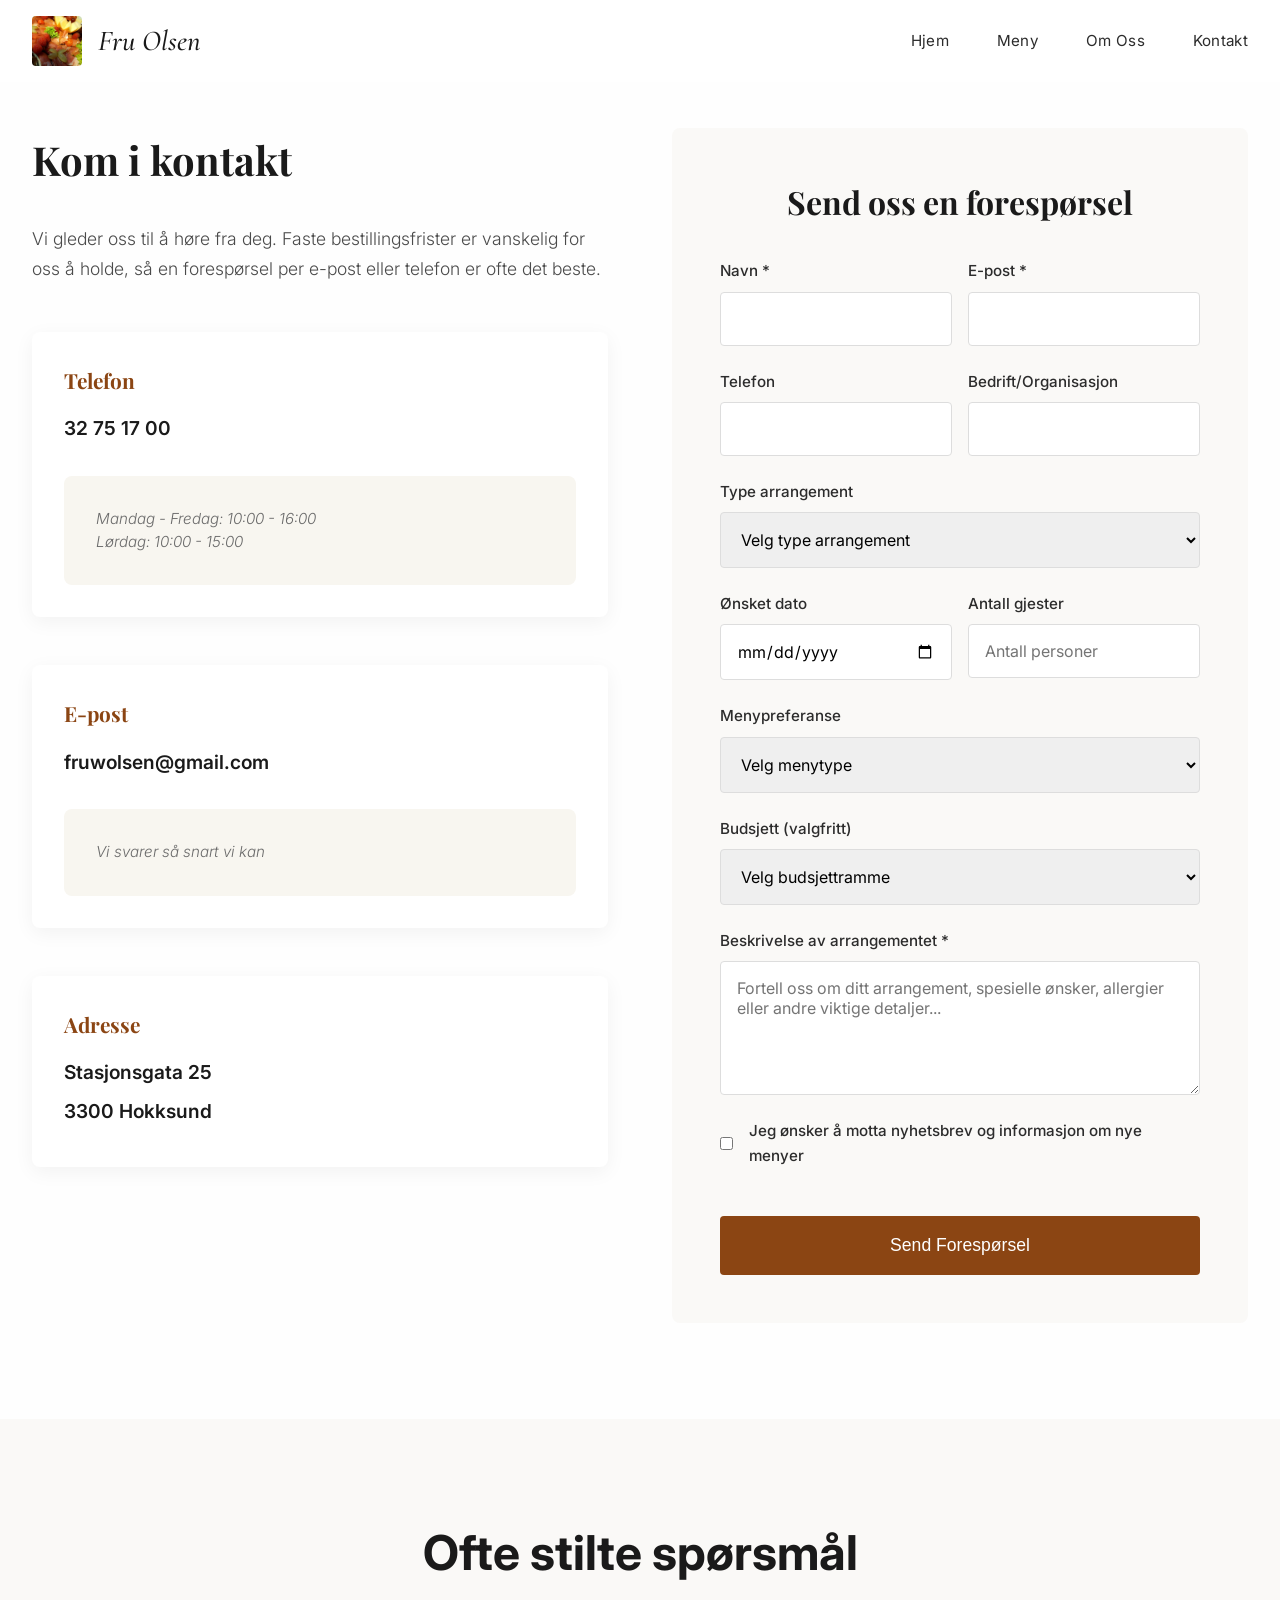
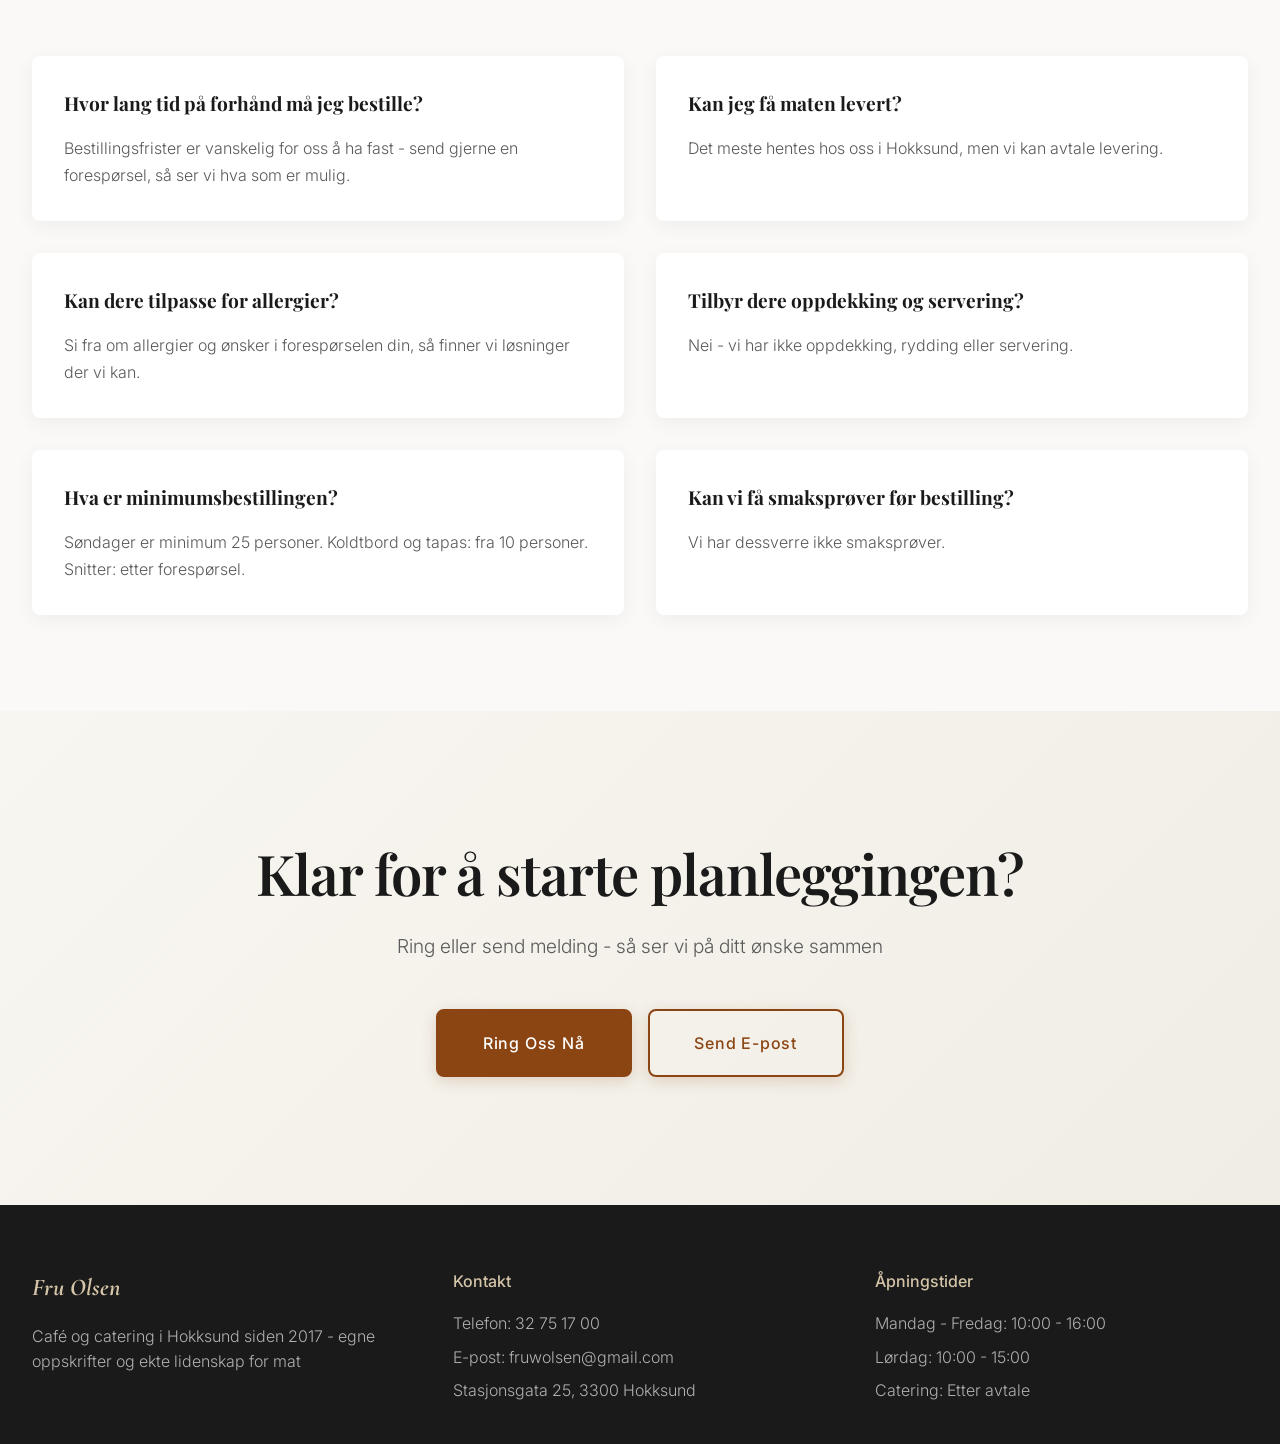
==== commit 19e67a6a: "made changes, and changed tapas picture" ====
--- a/kontakt-oss.html
+++ b/kontakt-oss.html
@@ -164,7 +164,7 @@
             <div class="faq-grid">
                 <div class="faq-item">
                     <h4 class="faq-question">Hvor lang tid på forhånd må jeg bestille?</h4>
-                    <p class="faq-answer">Bestillingsfrister er vanskelig for oss å ha fast – send gjerne en forespørsel, så ser vi hva som er mulig.</p>
+                    <p class="faq-answer">Bestillingsfrister er vanskelig for oss å ha fast - send gjerne en forespørsel, så ser vi hva som er mulig.</p>
                 </div>
                 
                 <div class="faq-item">
@@ -179,7 +179,7 @@
                 
                 <div class="faq-item">
                     <h4 class="faq-question">Tilbyr dere oppdekking og servering?</h4>
-                    <p class="faq-answer">Nei – vi har ikke oppdekking, rydding eller servering.</p>
+                    <p class="faq-answer">Nei - vi har ikke oppdekking, rydding eller servering.</p>
                 </div>
                 
                 <div class="faq-item">
@@ -200,7 +200,7 @@
         <div class="container">
             <div class="cta-content">
                 <h2 class="cta-title">Klar for å starte planleggingen?</h2>
-                <p class="cta-subtitle">Ring eller send melding – så ser vi på ditt ønske sammen</p>
+                <p class="cta-subtitle">Ring eller send melding - så ser vi på ditt ønske sammen</p>
                 <div class="cta-buttons">
                     <a href="tel:32751700" class="cta-button">Ring Oss Nå</a>
                     <a href="mailto:fruwolsen@gmail.com" class="cta-button secondary">Send E-post</a>
@@ -215,7 +215,7 @@
             <div class="footer-content">
                 <div class="footer-section">
                     <h3 class="footer-title">Fru Olsen</h3>
-                    <p class="footer-text">Café og catering i Hokksund siden 2017 – egne oppskrifter og ekte lidenskap for mat</p>
+                    <p class="footer-text">Café og catering i Hokksund siden 2017 - egne oppskrifter og ekte lidenskap for mat</p>
                 </div>
                 <div class="footer-section">
                     <h4 class="footer-subtitle">Kontakt</h4>
--- a/stylesheet.css
+++ b/stylesheet.css
@@ -1298,6 +1298,8 @@
 .menu-card-image:hover {
     transform: scale(1.02);
 }
+
+.menu-note {
     background: #f8f6f0;
     padding: 1.5rem;
     border-radius: 4px;
@@ -2030,7 +2032,6 @@
     margin-bottom: 3rem;
     line-height: 1.7;
     word-wrap: break-word;
-}
 }
 
 .contact-details {
@@ -2370,4 +2371,101 @@
     .faq-item {
         padding: 1.5rem;
     }
-}+}
+
+/* Price List Section Styles */
+.price-list-section {
+    margin-bottom: 3rem;
+    padding: 0 0 2rem 0;
+    border-bottom: 1px solid rgba(0, 0, 0, 0.1);
+}
+
+.price-list-section:last-child {
+    border-bottom: none;
+}
+
+.price-list-section h3 {
+    font-family: 'Playfair Display', serif;
+    font-size: 1.8rem;
+    color: #8b4513;
+    margin-bottom: 1.5rem;
+    text-align: center;
+}
+
+.price-item {
+    display: flex;
+    justify-content: space-between;
+    align-items: center;
+    padding: 1rem 1rem;
+    border-bottom: 1px dotted rgba(0, 0, 0, 0.15);
+}
+
+.price-item:last-of-type {
+    border-bottom: none;
+}
+
+.item-name {
+    font-size: 1.1rem;
+    color: #2c2c2c;
+    flex: 1;
+}
+
+.item-price {
+    font-size: 1.2rem;
+    font-weight: 600;
+    color: #8b4513;
+    white-space: nowrap;
+    margin-left: 1rem;
+    margin-right: 1rem;
+}
+
+.allergens-note {
+    font-size: 0.9rem;
+    color: #8b4513;
+    font-style: italic;
+    margin-top: 0.5rem;
+    margin-bottom: 1rem;
+    padding-left: 0;
+}
+
+/* Responsive for price list */
+@media (max-width: 768px) {
+    .price-list-section h3 {
+        font-size: 1.5rem;
+    }
+    
+    .price-item {
+        flex-direction: column;
+        align-items: flex-start;
+        gap: 0.5rem;
+        padding: 1.2rem 0;
+    }
+    
+    .item-price {
+        margin-left: 0;
+        font-size: 1.3rem;
+    }
+}
+
+@media (max-width: 480px) {
+    .price-list-section {
+        margin-bottom: 2rem;
+        padding-bottom: 1.5rem;
+    }
+    
+    .price-list-section h3 {
+        font-size: 1.3rem;
+    }
+    
+    .item-name {
+        font-size: 1rem;
+    }
+    
+    .item-price {
+        font-size: 1.1rem;
+    }
+    
+    .allergens-note {
+        font-size: 0.85rem;
+    }
+}
